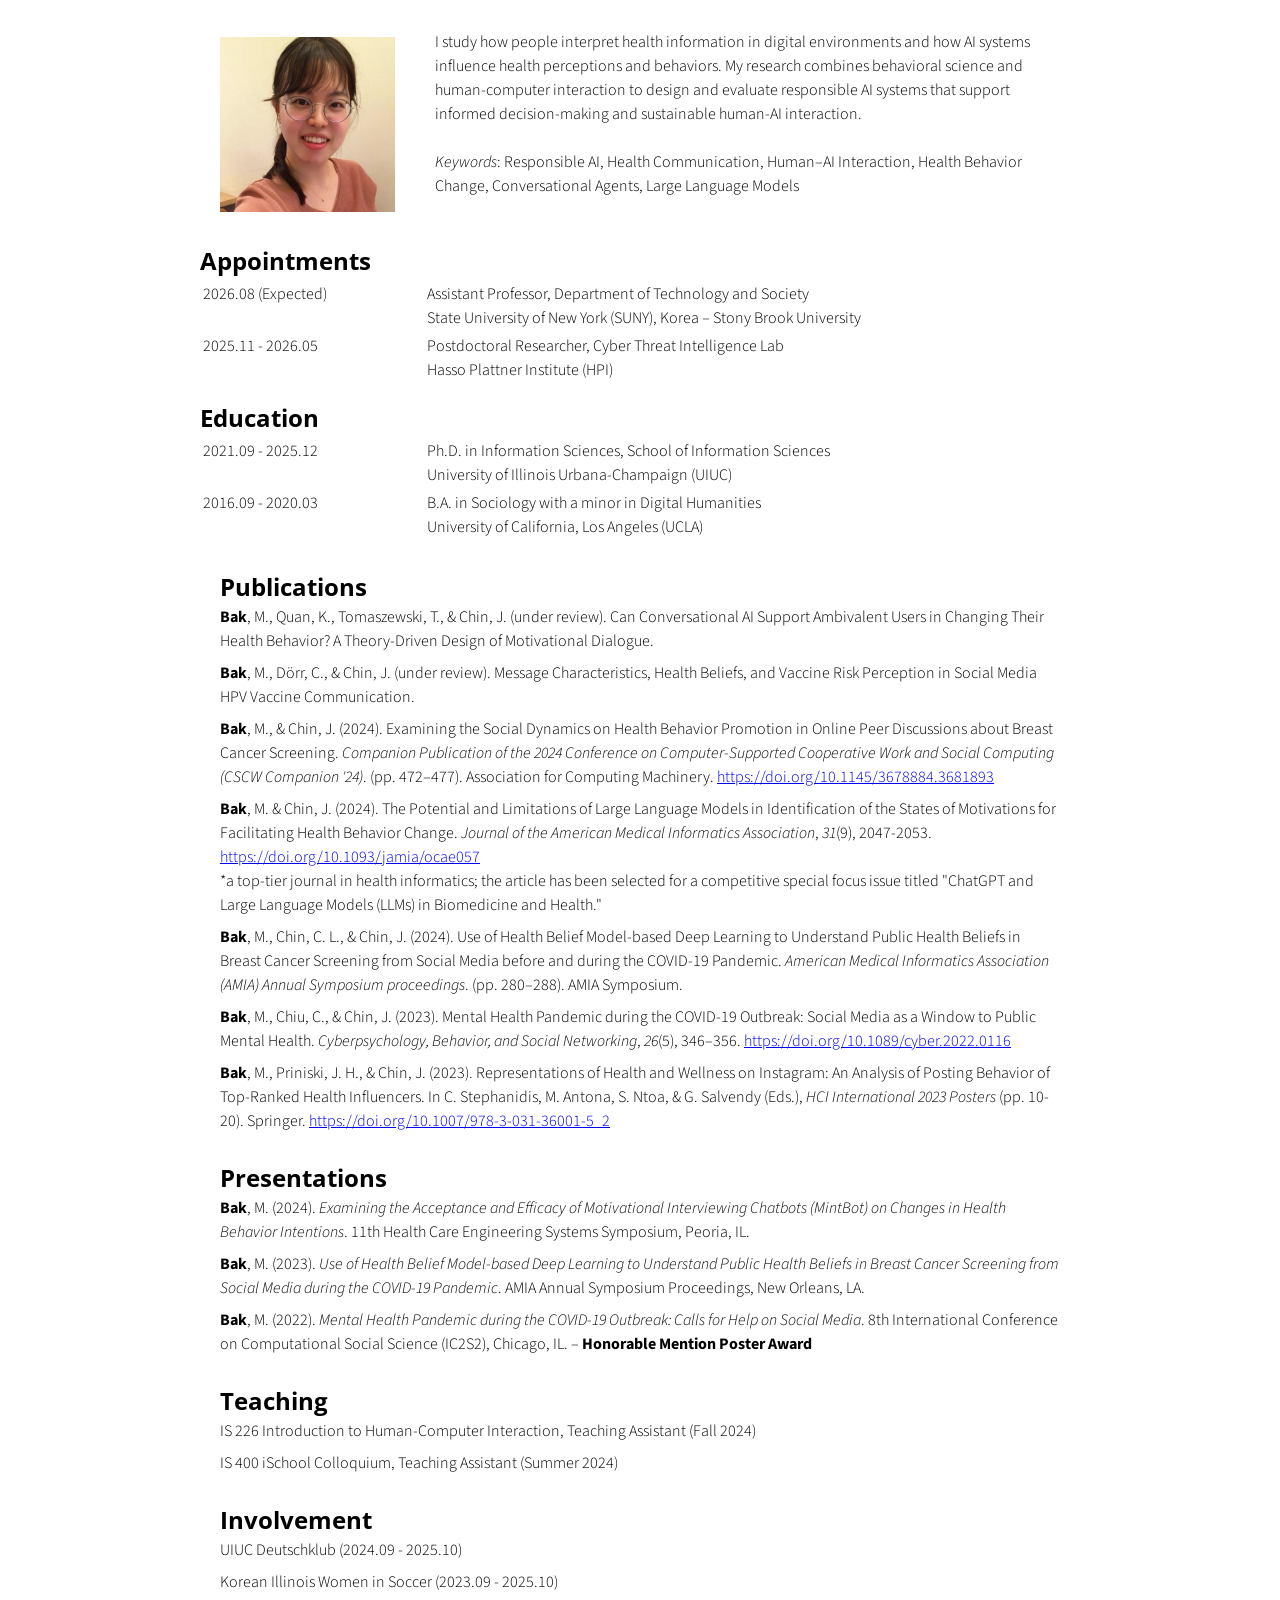
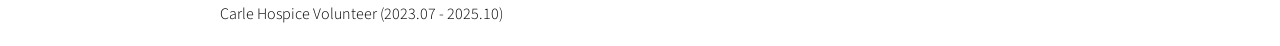
==== index.html @ 7bbb66e6 "Update index.html" ====
<!doctype html>
<html>

<head>
  <title>Michelle Chaewon Bak</title>
  <meta charset="utf-8" name="viewport" content="width=device-width, initial-scale=1">
  <link href="css/frame.css" media="screen" rel="stylesheet" type="text/css" />
  <link href="css/controls.css" media="screen" rel="stylesheet" type="text/css" />
  <link href="css/custom.css" media="screen" rel="stylesheet" type="text/css" />
  <link href='https://fonts.googleapis.com/css?family=Open+Sans:400,700' rel='stylesheet' type='text/css'>
  <link href='https://fonts.googleapis.com/css?family=Open+Sans+Condensed:300,700' rel='stylesheet' type='text/css'>
  <link href="https://fonts.googleapis.com/css?family=Source+Sans+Pro:400,700" rel="stylesheet">
  <script src="https://ajax.googleapis.com/ajax/libs/jquery/3.3.1/jquery.min.js"></script>
  <script src="js/menu.js"></script>
  <style>
    .menu-index {
      color: rgb(255, 255, 255) !important;
      opacity: 1 !important;
      font-weight: 700 !important;
    }
    .widthSet {
        max-width: 64px;
    }

    .heightSet {
        max-height: 64px;
    }
  </style>
</head>

<body>
  <div class="menu-container"></div>
  <div class="content-container">
    <div class="content">
      <div class="content-table flex-column">
        <div class="flex-row">
          <div class="flex-item flex-item-stretch flex-column">
            <img src="img/profile_img.jpg"  width="175" />
          </div>
          <div class="flex-item flex-item-stretch-5 flex-column">
            <p class="text">
            I study how people interpret health information in digital environments and how AI systems influence health perceptions and behaviors. My research combines behavioral science and human-computer interaction to design and evaluate responsible AI systems that support informed decision-making and sustainable human-AI interaction.
                        
            <br><br>
            <i>Keywords</i>: Responsible AI, Health Communication, Human–AI Interaction, Health Behavior Change, Conversational Agents, Large Language Models
            </p>
            <ul>
            </ul>
          </div>
        </div>
        <!-- Appointments -->
        <h2 class="add-top-margin">Appointments</h2>
        <table>
          <tr>
            <td style="width:220px; vertical-align:top;">2026.08 (Expected)</td>
            <td>
              Assistant Professor, Department of Technology and Society<br>
              State University of New York (SUNY), Korea – Stony Brook University
            </td>
          </tr>
          <tr>
            <td style="vertical-align:top;">2025.11 - 2026.05</td>
            <td>
              Postdoctoral Researcher, Cyber Threat Intelligence Lab<br>
              Hasso Plattner Institute (HPI)
            </td>
          </tr>
        </table>
        <!-- Education -->
        <h2 class="add-top-margin">Education</h2>
        <table>
          <tr>
            <td style="width:220px; vertical-align:top;">2021.09 - 2025.12</td>
            <td>
              Ph.D. in Information Sciences, School of Information Sciences<br>
              University of Illinois Urbana-Champaign (UIUC)
            </td>
          </tr>
          <tr>
            <td style="vertical-align:top;">2016.09 - 2020.03</td>
            <td>
              B.A. in Sociology with a minor in Digital Humanities<br>
              University of California, Los Angeles (UCLA)
            </td>
          </tr>
        </table>
        <!-- Publication -->
        <div class="flex-row">
          <div class="flex-item flex-column">
            <br>
            <h2 style="margin-top: 3px;">Publications</h2>
            <div style="display: flex; flex-direction: column; gap: 8px;">
              <div style="display: flex;">
                <div style="width: 100%; white-space: normal;"><b>Bak</b>, M., Quan, K., Tomaszewski, T., & Chin, J. (under review). Can Conversational AI Support Ambivalent Users in Changing Their Health Behavior? A Theory-Driven Design of Motivational Dialogue.</div>
              </div>
              <div style="display: flex;">
                <div style="width: 100%; white-space: normal;"><b>Bak</b>, M., Dörr, C., & Chin, J. (under review). Message Characteristics, Health Beliefs, and Vaccine Risk Perception in Social Media HPV Vaccine Communication.</div>
              </div>
              <div style="display: flex;">
                <div style="width: 100%; white-space: normal;"><b>Bak</b>, M., & Chin, J. (2024). Examining the Social Dynamics on Health Behavior Promotion in Online Peer Discussions about Breast Cancer Screening. <i>Companion Publication of the 2024 Conference on Computer-Supported Cooperative Work and Social Computing (CSCW Companion '24)</i>. (pp. 472–477). Association for Computing Machinery. <a href="https://doi.org/10.1145/3678884.3681893">https://doi.org/10.1145/3678884.3681893</a></div>
              </div>
              <div style="display: flex;">
                <div style="width: 100%; white-space: normal;"><b>Bak</b>, M. & Chin, J. (2024). The Potential and Limitations of Large Language Models in Identification of the States of Motivations for Facilitating Health Behavior Change. <i>Journal of the American Medical Informatics Association</i>, <i>31</i>(9), 2047-2053. <a href="https://doi.org/10.1093/jamia/ocae057">https://doi.org/10.1093/jamia/ocae057</a>
                <br>
                *a top-tier journal in health informatics; the article has been selected for a competitive special focus issue titled "ChatGPT and Large Language Models (LLMs) in Biomedicine and Health."
                </div>
              </div>
              <div style="display: flex;">
                <div style="width: 100%; white-space: normal;"><b>Bak</b>, M., Chin, C. L., & Chin, J. (2024). Use of Health Belief Model-based Deep Learning to Understand Public Health Beliefs in Breast Cancer Screening from Social Media before and during the COVID-19 Pandemic. <i>American Medical Informatics Association (AMIA) Annual Symposium proceedings</i>. (pp. 280–288). AMIA Symposium.</div>
              </div>
              <div style="display: flex;">
                <div style="width: 100%; white-space: normal;"><b>Bak</b>, M., Chiu, C., & Chin, J. (2023). Mental Health Pandemic during the COVID-19 Outbreak: Social Media as a Window to Public Mental Health. <i>Cyberpsychology, Behavior, and Social Networking</i>, <i>26</i>(5), 346–356. <a href="https://doi.org/10.1089/cyber.2022.0116">https://doi.org/10.1089/cyber.2022.0116</a></div>
              </div>
              <div style="display: flex;">
                <div style="width: 100%; white-space: normal;"><b>Bak</b>, M., Priniski, J. H., & Chin, J. (2023). Representations of Health and Wellness on Instagram: An Analysis of Posting Behavior of Top-Ranked Health Influencers. In C. Stephanidis, M. Antona, S. Ntoa, & G. Salvendy (Eds.), <i>HCI International 2023 Posters</i> (pp. 10-20). Springer. <a href="https://doi.org/10.1007/978-3-031-36001-5_2">https://doi.org/10.1007/978-3-031-36001-5_2</a></div>
              </div>
            </div>
          </div>
        </div>
        <!-- Presentations -->
        <div class="flex-row">
          <div class="flex-item flex-column">
            <br>
            <h2 style="margin-top: 3px;">Presentations</h2>
            <div style="display: flex; flex-direction: column; gap: 8px;">
              <div style="display: flex;">
                <div style="width: 100%; white-space: normal;"><b>Bak</b>, M. (2024). <i>Examining the Acceptance and Efficacy of Motivational Interviewing Chatbots (MintBot) on Changes in Health Behavior Intentions</i>. 11th Health Care Engineering Systems Symposium, Peoria, IL.</div>
              </div>
              <div style="display: flex;">
                <div style="width: 100%; white-space: normal;"><b>Bak</b>, M. (2023). <i>Use of Health Belief Model-based Deep Learning to Understand Public Health Beliefs in Breast Cancer Screening from Social Media during the COVID-19 Pandemic</i>. AMIA Annual Symposium Proceedings, New Orleans, LA.</div>
              </div>
              <div style="display: flex;">
                <div style="width: 100%; white-space: normal;"><b>Bak</b>, M. (2022). <i>Mental Health Pandemic during the COVID-19 Outbreak: Calls for Help on Social Media</i>. 8th International Conference on Computational Social Science (IC2S2), Chicago, IL. – <b>Honorable Mention Poster Award</b></div>
              </div>
            </div>
          </div>
        </div>
        <!-- Teaching -->
        <div class="flex-row">
          <div class="flex-item flex-column">
            <br>
            <h2 style="margin-top: 3px;">Teaching</h2>
            <div style="display: flex; flex-direction: column; gap: 8px;">
              <div style="display: flex;">                
                <div style="width: 100%; white-space: normal;">IS 226 Introduction to Human-Computer Interaction, Teaching Assistant (Fall 2024)</div>
              </div>
              <div style="display: flex;">
                <div style="width: 100%; white-space: normal;">IS 400 iSchool Colloquium, Teaching Assistant (Summer 2024)</div>
              </div>
            </div>
          </div>
        </div>
        <!-- Involvement -->
        <div class="flex-row">
          <div class="flex-item flex-column">
            <br>
            <h2 style="margin-top: 3px;">Involvement</h2>
            <div style="display: flex; flex-direction: column; gap: 8px;">
              <div style="display: flex;">                
                <div style="width: 100%; white-space: normal;">UIUC Deutschklub (2024.09 - 2025.10)</div>
              </div>
              <div style="display: flex;">
                <div style="width: 100%; white-space: normal;">Korean Illinois Women in Soccer (2023.09 - 2025.10)</div>
              </div>
              <div style="display: flex;">                
                <div style="width: 100%; white-space: normal;">Carle Hospice Volunteer (2023.07 - 2025.10)</div>
              </div>
            </div>
          </div>
        </div>
      </div>
    </div>
  </div>
  </div>
</body>
</html>
---- css/frame.css ----
/*************************************************************************
 * GitHub: https://github.com/yenchiah/project-website-template
 * Version: v3.26
 * This CSS file is for the website frame
 * If you want to keep this template updated, avoid modifying this file
 * Instead, add your own CSS in the index.css
 *************************************************************************/

html,
body {
  margin: 0;
  padding: 0;
  background-color: white;
  font-family: 'Open Sans', Helvetica, Arial, sans-serif;
  left: 0;
  right: 0;
  width: auto;
}

a {
  outline: none;
  cursor: pointer;
}

img {
  -webkit-touch-callout: none;
  -webkit-user-select: none;
  -khtml-user-select: none;
  -moz-user-select: none;
  -ms-user-select: none;
  user-select: none;
}

video {
  -webkit-touch-callout: none;
  -webkit-user-select: none;
  -khtml-user-select: none;
  -moz-user-select: none;
  -ms-user-select: none;
  user-select: none;
}

h2 {
  font-size: 24px;
  margin: 10px 0 0 0;
  padding: 0;
  font-weight: bold;
  font-family: 'Open Sans', Helvetica, Arial, sans-serif;
}

h3 {
  font-size: 18px;
  margin: 10px 0 0 0;
  padding: 0;
  font-weight: bold;
  font-family: 'Open Sans', Helvetica, Arial, sans-serif;
}

ul,
ol {
  margin: 10px 0 10px 0;
}

li ol,
li ul {
  margin: 0;
}

hr {
  border: 0;
  height: 1px;
  color: #b0b0b0;
  margin: 0 0 10px 0;
}

.menu-container {
  z-index: 2;
  position: relative;
  width: 100%;
  background-color: #212121;
  min-width: 300px;
  -webkit-touch-callout: none;
  -webkit-user-select: none;
  -khtml-user-select: none;
  -moz-user-select: none;
  -ms-user-select: none;
  user-select: none;
}

.menu {
  position: relative;
  margin: 0 auto;
  max-width: 900px;
}

.menu-table {
  padding: 10px 10px;
  width: 100%;
  margin: 0;
}

.menu-highlight {
  color: rgb(255, 255, 255) !important;
  opacity: 1 !important;
  font-weight: 700 !important;
}

.logo {
  margin-left: 20px;
}

.logo a {
  color: rgba(255, 255, 255, 0.8);
  font-family: 'Open Sans Condensed', Helvetica, Arial, sans-serif;
  font-size: 30px;
  text-decoration: none;
  font-weight: 700;
  flex: 1 auto;
}

.menu-button {
  width: 40px;
  height: 40px;
  display: none;
  cursor: pointer;
  margin-right: 20px;
}

.menu-button img {
  width: 30px;
  height: 30px;
}

.menu-items a {
  color: rgba(255, 255, 255, 0.8);
  text-decoration: none;
  font-weight: 400;
  font-size: 18px;
  flex: 1 auto;
  transition: opacity 0.1s ease-in-out;
  -moz-transition: opacity 0.1s ease-in-out;
  -webkit-transition: opacity 0.1s ease-in-out;
  font-family: 'Open Sans', Helvetica, Arial, sans-serif;
  white-space: nowrap;
}

.menu-items a:not(:last-child) {
  margin-right: 25px;
}

.menu-items a:hover {
  color: rgb(255, 255, 255);
  opacity: 1;
}

.content-container {
  z-index: 1;
  position: relative;
  width: 100%;
  min-width: 300px;
}

.content {
  position: relative;
  margin: 0 auto;
  font-size: 16px;
  font-family: 'Source Sans Pro', Helvetica, Arial, sans-serif;
  font-weight: 300;
  line-height: 1.5;
  max-width: 900px;
  overflow-x: auto;
}

.content p a,
.content ul a,
.content ol a {
  text-decoration: none;
  color: #005cbf;
}

.content p a:hover,
.content ul a:hover,
.content ol a:hover {
  text-decoration: underline;
}

.content-table {
  padding: 20px 10px;
  width: 100%;
  margin: 0;
}

.flex-column {
  display: flex;
  flex-direction: column;
  flex-wrap: wrap;
  justify-content: flex-start;
  align-items: stretch;
  align-content: stretch;
  box-sizing: border-box;
}

.flex-row-space-between {
  display: flex;
  flex-direction: row;
  flex-wrap: wrap;
  justify-content: space-between;
  align-items: center;
  align-content: stretch;
  box-sizing: border-box;
}

.flex-row {
  display: flex;
  flex-direction: row;
  flex-wrap: wrap;
  justify-content: flex-start;
  align-items: center;
  align-content: stretch;
  box-sizing: border-box;
}

.flex-row-center {
  display: flex;
  flex-direction: row;
  flex-wrap: wrap;
  justify-content: center;
  align-items: center;
  align-content: stretch;
  box-sizing: border-box;
}

.flex-item-stretch {
  flex: 1 auto;
}

.flex-item-stretch-2 {
  flex: 1 auto;
}

.flex-item-stretch-3 {
  flex: 1 auto;
}

.flex-item-stretch-4 {
  flex: 1 auto;
}

.flex-item-stretch-5 {
  flex: 1 auto;
}

.flex-item {
  margin: 0 20px;
}

.left-align {
  float: left;
}

.right-align {
  float: right;
}

.full-width {
  width: 100%;
}

.badge-text {
  font-size: 30px;
  font-weight: 700;
}

.text {
  margin: 10px 0 10px 0;
  padding: 0;
}

.text-large-margin {
  margin: 15px 0 15px 0;
  padding: 0;
}

.text-small-margin {
  margin: 5px 0 5px 0;
  padding: 0;
}

.text-no-margin {
  margin: 0;
  padding: 0;
}

.image {
  border-radius: 2px;
  width: 100%;
  margin: 15px 0;
  -webkit-touch-callout: none;
  -webkit-user-select: none;
  -khtml-user-select: none;
  -moz-user-select: none;
  -ms-user-select: none;
  user-select: none;
  display: flex;
}

.image.center {
  align-self: center;
}

.image img,
.image video {
  width: 100%;
  height: 100%;
  box-sizing: border-box;
  display: table-cell;
  overflow: hidden;
  border-radius: 2px;
}

.adaptive-image {
  background-position: center;
  background-repeat: no-repeat;
  background-size: cover;
}

.image-wrap-text {
  float: left;
  margin: 5px 40px 25px 0;
}

.image-caption {
  width: 100%;
  text-align: center;
  margin-top: -10px;
  margin-bottom: 10px;
}

.max-width-400 {
  max-width: 400px;
}

.max-width-140 {
  max-width: 140px;
}

ol.publication {
  display: flex;
  flex-direction: column-reverse;
  list-style: none;
  margin: 7px 0 7px 0;
  padding: 0;
  flex-wrap: wrap;
}

ol.publication li {
  display: flex;
  align-items: baseline;
  margin: 0;
  padding: 0;
}

ol.publication li p:before {
  line-height: 1;
  margin-right: 5px;
}

ol.publication.C-list {
  counter-reset: C-counter;
}

ol.publication.C-list li p {
  counter-increment: C-counter;
}

ol.publication.C-list li p:before {
  content: "[C"counter(C-counter)"]";
}

ol.publication.J-list {
  counter-reset: J-counter;
}

ol.publication.J-list li p {
  counter-increment: J-counter;
}

ol.publication.J-list li p:before {
  content: "[J"counter(J-counter)"]";
}

ol.publication.T-list {
  counter-reset: T-counter;
}

ol.publication.T-list li p {
  counter-increment: T-counter;
}

ol.publication.T-list li p:before {
  content: "[T"counter(T-counter)"]";
}

ol.publication.O-list {
  counter-reset: O-counter;
}

ol.publication.O-list li p {
  counter-increment: O-counter;
}

ol.publication.O-list li p:before {
  content: "[O"counter(O-counter)"]";
}

ol.publication.P-list {
  counter-reset: P-counter;
}

ol.publication.P-list li p {
  counter-increment: P-counter;
}

ol.publication.P-list li p:before {
  content: "[P"counter(P-counter)"]";
}

ol.publication.M-list {
  counter-reset: M-counter;
}

ol.publication.M-list li p {
  counter-increment: M-counter;
}

ol.publication.M-list li p:before {
  content: "[M"counter(M-counter)"]";
}

ol.publication.F-list {
  counter-reset: F-counter;
}

ol.publication.F-list li p {
  counter-increment: F-counter;
}

ol.publication.F-list li p:before {
  content: "[F"counter(F-counter)"]";
}

ol.publication.A-list {
  counter-reset: A-counter;
}

ol.publication.A-list li p {
  counter-increment: A-counter;
}

ol.publication.A-list li p:before {
  content: "[A"counter(A-counter)"]";
}

ol.nested {
  list-style: none;
  counter-reset: item;
}

ol.nested>li:before {
  counter-increment: item;
  content: counters(item, ".") ". ";
  padding-right: 0.6em;
}

.noselect {
  -webkit-touch-callout: none;
  -webkit-user-select: none;
  -khtml-user-select: none;
  -moz-user-select: none;
  -ms-user-select: none;
  user-select: none;
}

.center-align-content {
  display: flex;
  justify-content: center;
  align-items: center;
}

.left-align-content {
  display: flex;
  justify-content: flex-start;
  align-items: center;
}

.text-large {
  font-size: 20px;
}

.text-small {
  font-size: 12px;
}

.text-italic {
  font-style: italic;
}

.text-justify {
  text-align: justify;
}

.text-center {
  text-align: center;
}

.iframe-container {
  position: absolute;
  top: 61px;
  bottom: 0;
  left: 0;
  height: auto;
  width: 100%;
  min-width: 300px;
}

.iframe {
  border: 0;
  width: 100%;
  height: 100%;
}

.iframe-in-body {
  width: 100%;
  height: 400px;
  border: 1px solid #666666;
  margin: 10px 0;
}

.iframe-in-tab {
  width: 100%;
  height: 400px;
  border: 0;
  margin: 0;
  padding: 0;
}

.force-no-scroll {
  overflow-y: hidden;
}

.force-scroll {
  overflow-y: scroll;
}

.highlight-text {
  font-weight: bold;
}

.custom-text-info,
.custom-text-info p,
.custom-text-info a {
  color: #17a2b8;
}

.custom-text-info a:hover {
  color: #007082;
}

.custom-text-primary,
.custom-text-primary p,
.custom-text-primary a {
  color: #007bff;
}

.custom-text-primary a:hover {
  color: #005cbf;
}

.custom-text-danger,
.custom-text-danger p,
.custom-text-danger a {
  color: #dc3545;
}

.custom-text-danger a:hover {
  color: #a71120;
}

.gallery {
  display: flex;
  flex-direction: row;
  flex-wrap: wrap;
  justify-content: flex-start;
  align-items: center;
  align-content: stretch;
  box-sizing: border-box;
  width: 100%;
  padding: 0 10px;
}

.gallery a {
  border: 1px solid rgba(0, 0, 0, 0);
  color: black;
  text-decoration: none;
  padding: 10px;
  cursor: default;
  -webkit-touch-callout: none;
  -webkit-user-select: none;
  -khtml-user-select: none;
  -moz-user-select: none;
  -ms-user-select: none;
  user-select: none;
}

.gallery a>img,
.gallery a>video {
  border-radius: 2px;
  width: 100%;
  background-image: url(../img/loading.gif);
  background-repeat: no-repeat;
  background-size: 30px 30px;
  background-position: center;
  min-height: 50px;
}

.gallery a>div {
  width: 100%;
  text-align: center;
}

.custom-table-container {
  display: grid;
  width: fit-content;
  width: -moz-fit-content;
  margin: 15px 0;
}

.custom-table-container.center {
  margin-left: auto;
  margin-right: auto;
}

.custom-table {
  display: block;
  overflow-x: auto;
  border: 1px solid #666666;
  border-collapse: collapse;
  border-spacing: 0;
  empty-cells: show;
  margin: 0;
  padding: 0;
}

.custom-table thead {
  text-align: left;
  border-bottom: 1px solid #666666;
}

.custom-table tfoot {
  border-top: 1px solid #666666;
}

.custom-table tr.bg-color-gray {
  background-color: #dadada;
}

.custom-table tr.bg-color-light-gray {
  background-color: #efefef;
}

.custom-table td,
.custom-table th {
  padding: 5px 10px;
}

.no-top-margin {
  margin-top: 0;
}

.no-bottom-margin {
  margin-bottom: 0;
}

.break-long-url {
  /* These are technically the same, but use both */
  overflow-wrap: break-word;
  word-wrap: break-word;

  -ms-word-break: break-all;
  /* This is the dangerous one in WebKit, as it breaks things wherever */
  word-break: break-all;
  /* Instead use this non-standard one: */
  word-break: break-word;

  /* Adds a hyphen where the word breaks, if supported (No Blink) */
  -ms-hyphens: auto;
  -moz-hyphens: auto;
  -webkit-hyphens: auto;
  hyphens: auto;
}

.graph-title {
  font-size: 20px;
  margin-bottom: 0;
  margin-top: 15px;
}

.add-top-margin {
  margin-top: 15px;
}

.add-top-margin-small {
  margin-top: 5px;
}

.add-bottom-margin {
  margin-bottom: 15px;
}

.add-bottom-margin-small {
  margin-bottom: 5px;
}

@media screen and (min-width: 900px) {
  .flex-item-stretch {
    flex: 1;
  }

  .flex-item-stretch-2 {
    flex: 2;
  }

  .flex-item-stretch-3 {
    flex: 3;
  }

  .flex-item-stretch-4 {
    flex: 4;
  }

  .flex-item-stretch-5 {
    flex: 5;
  }
}

@media screen and (max-width: 750px) {
  .logo {
    -webkit-tap-highlight-color: transparent;
  }

  .menu-items {
    display: none;
    width: 100%;
  }

  .menu-items a:first-child {
    margin-top: 10px;
  }

  .menu-items a {
    width: 100%;
    padding: 10px 0;
    border-top: 1px solid rgba(255, 255, 255, 0.5);
  }

  .menu-button {
    display: flex;
    flex-direction: row;
    flex-wrap: wrap;
    justify-content: flex-end;
    align-items: center;
    align-content: stretch;
    box-sizing: border-box;
    -webkit-tap-highlight-color: transparent;
  }

  .menu-button:focus {
    pointer-events: none;
  }

  .menu-button:focus+.menu-items {
    display: block;
  }

  .menu-button:focus+.menu-items a {
    display: block;
  }

  .menu-items:hover {
    display: block;
  }

  .menu-items>a {
    display: block;
  }

  .image-wrap-text {
    max-width: 100%;
    margin-bottom: 20px;
    margin-right: 0;
  }
}

@media screen and (min-width: 900px) {
  .gallery a {
    flex: 1 0 25%;
    max-width: 25%;
  }
}

@media screen and (min-width: 700px) and (max-width: 900px) {
  .gallery a {
    flex: 1 0 33.3%;
    max-width: 33.3%;
  }
}

@media screen and (min-width: 500px) and (max-width: 700px) {
  .gallery a {
    flex: 1 0 50%;
    max-width: 50%;
  }
}

@media screen and (max-width: 500px) {
  .gallery a {
    flex: 1 0 100%;
    max-width: 100%;
  }
}
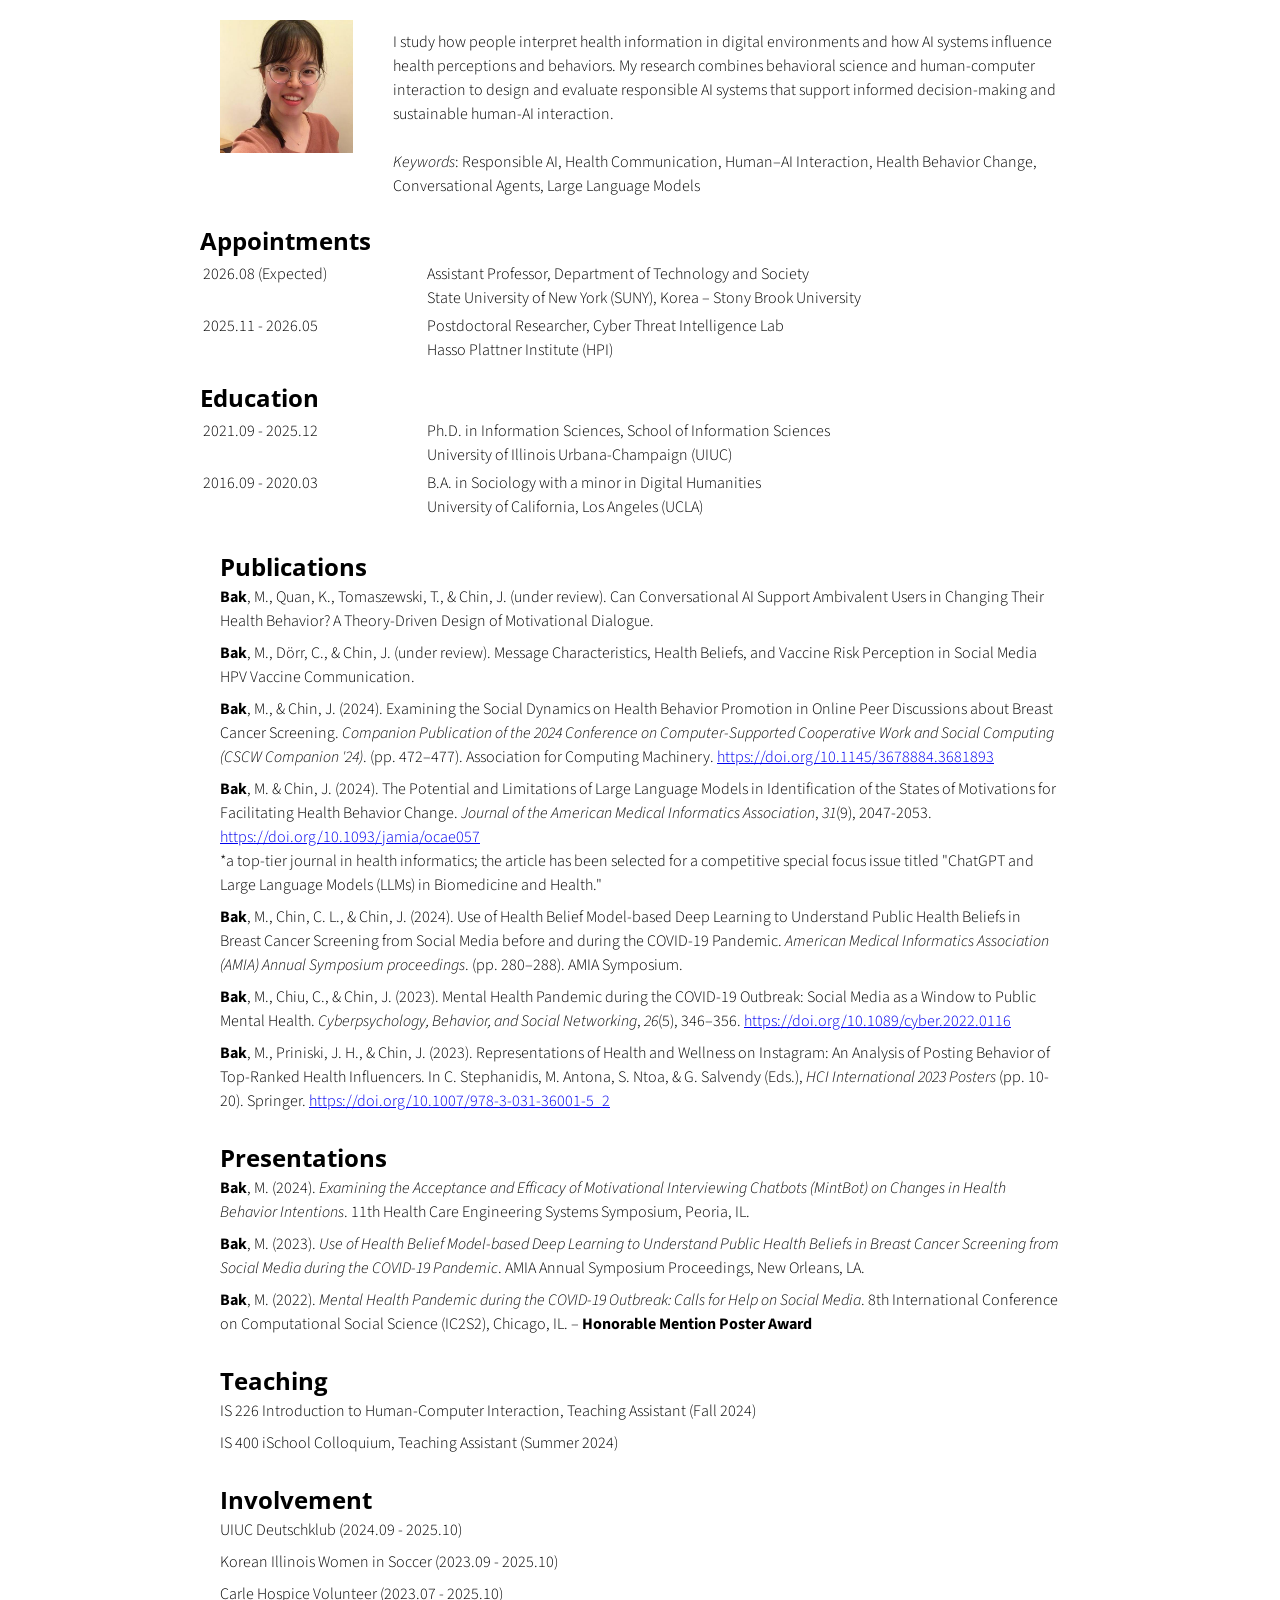
==== commit a3d1c325: "Update index.html" ====
--- a/index.html
+++ b/index.html
@@ -33,19 +33,18 @@
   <div class="content-container">
     <div class="content">
       <div class="content-table flex-column">
-        <div class="flex-row">
+        <div class="flex-row" style="align-items: flex-start;">
           <div class="flex-item flex-item-stretch flex-column">
-            <img src="img/profile_img.jpg"  width="175" />
+            <img src="img/profile_img.jpg" style="max-width:180px; width:100%; height:auto;" />
           </div>
+        
           <div class="flex-item flex-item-stretch-5 flex-column">
             <p class="text">
-            I study how people interpret health information in digital environments and how AI systems influence health perceptions and behaviors. My research combines behavioral science and human-computer interaction to design and evaluate responsible AI systems that support informed decision-making and sustainable human-AI interaction.
-                        
-            <br><br>
-            <i>Keywords</i>: Responsible AI, Health Communication, Human–AI Interaction, Health Behavior Change, Conversational Agents, Large Language Models
+              I study how people interpret health information in digital environments and how AI systems influence health perceptions and behaviors. My research combines behavioral science and human-computer interaction to design and evaluate responsible AI systems that support informed decision-making and sustainable human-AI interaction.
+        
+              <br><br>
+              <i>Keywords</i>: Responsible AI, Health Communication, Human–AI Interaction, Health Behavior Change, Conversational Agents, Large Language Models
             </p>
-            <ul>
-            </ul>
           </div>
         </div>
         <!-- Appointments -->
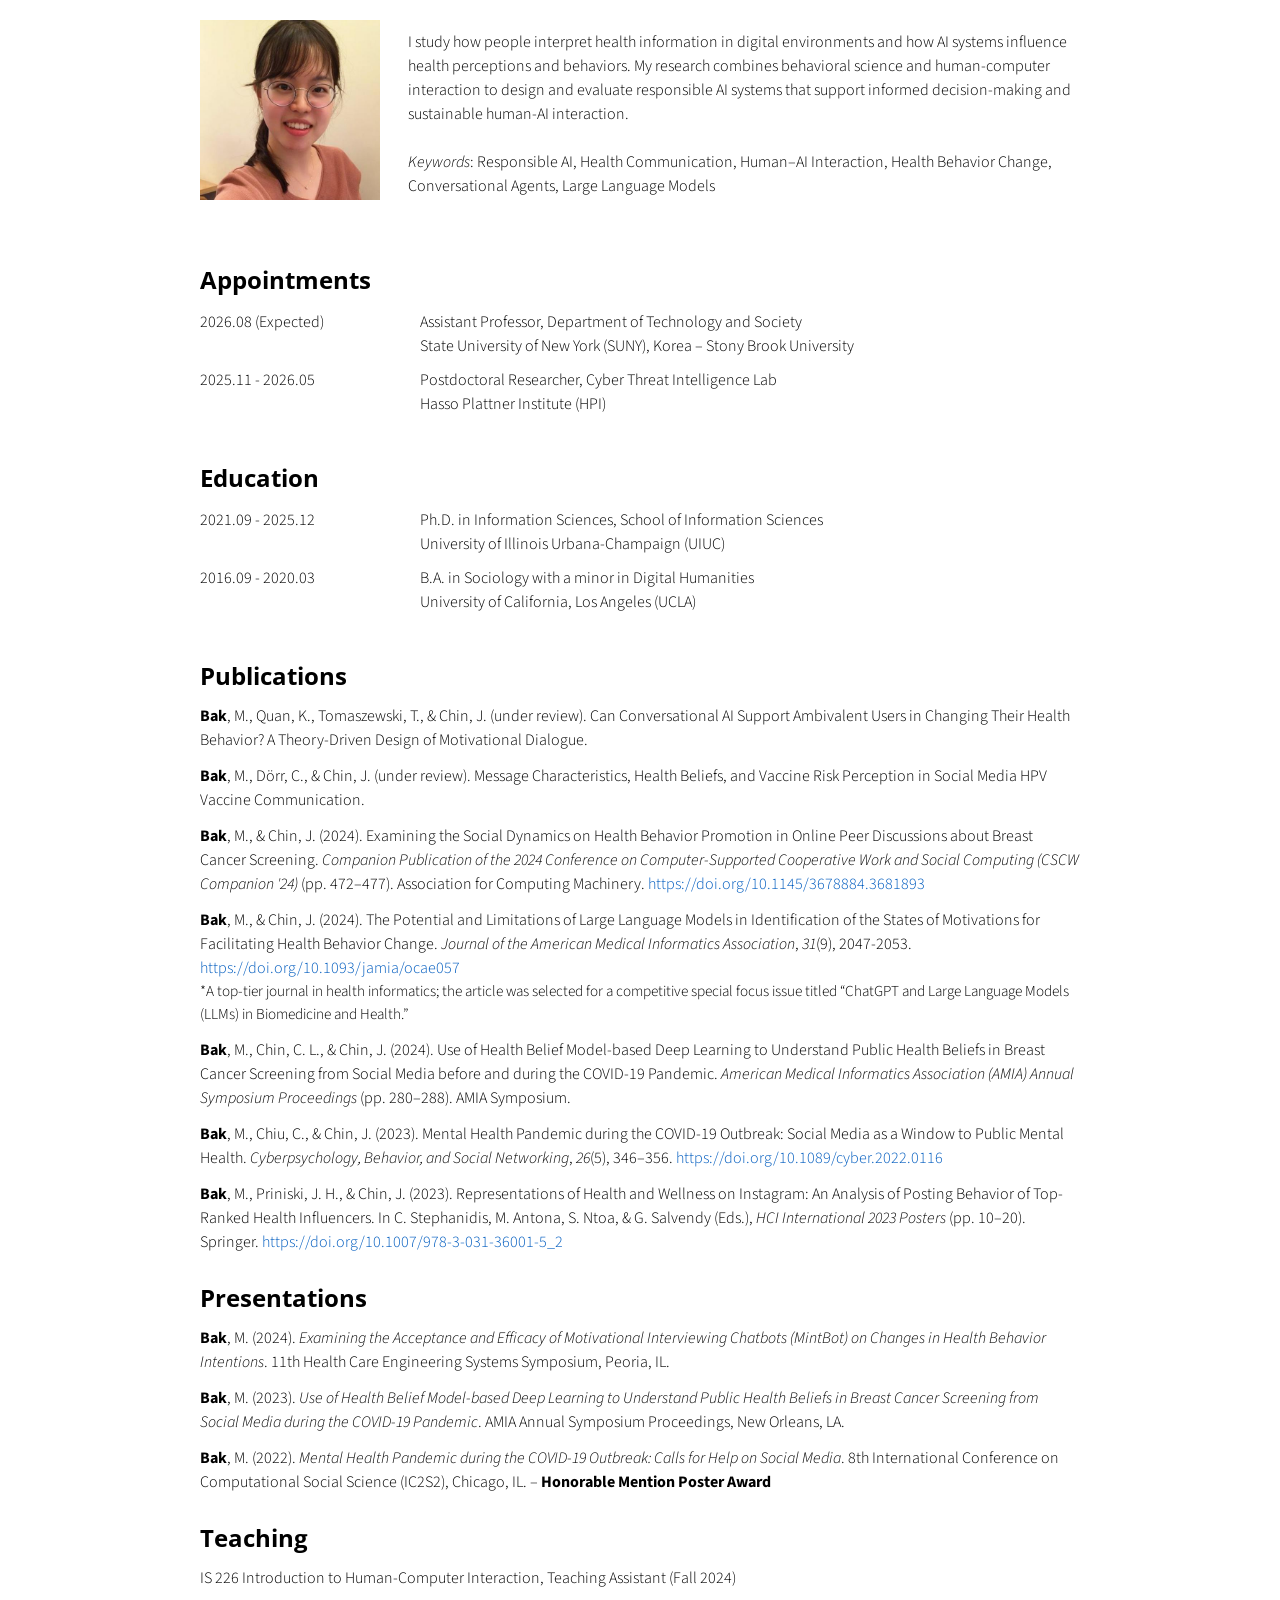
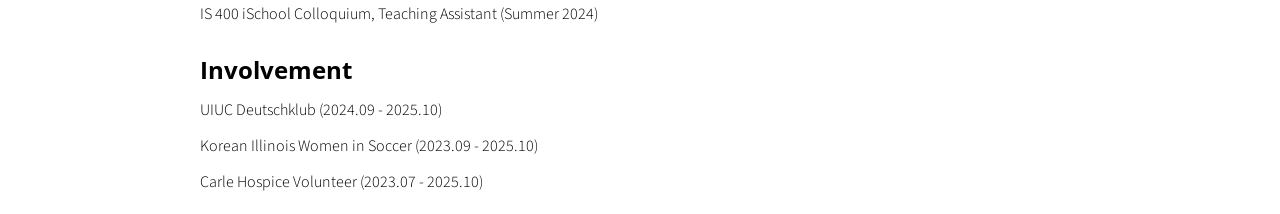
==== commit 8eabed0a: "Update index.html" ====
--- a/index.html
+++ b/index.html
@@ -7,169 +7,220 @@
   <link href="css/frame.css" media="screen" rel="stylesheet" type="text/css" />
   <link href="css/controls.css" media="screen" rel="stylesheet" type="text/css" />
   <link href="css/custom.css" media="screen" rel="stylesheet" type="text/css" />
-  <link href='https://fonts.googleapis.com/css?family=Open+Sans:400,700' rel='stylesheet' type='text/css'>
-  <link href='https://fonts.googleapis.com/css?family=Open+Sans+Condensed:300,700' rel='stylesheet' type='text/css'>
+  <link href="https://fonts.googleapis.com/css?family=Open+Sans:400,700" rel="stylesheet" type="text/css">
+  <link href="https://fonts.googleapis.com/css?family=Open+Sans+Condensed:300,700" rel="stylesheet" type="text/css">
   <link href="https://fonts.googleapis.com/css?family=Source+Sans+Pro:400,700" rel="stylesheet">
   <script src="https://ajax.googleapis.com/ajax/libs/jquery/3.3.1/jquery.min.js"></script>
   <script src="js/menu.js"></script>
+
   <style>
     .menu-index {
       color: rgb(255, 255, 255) !important;
       opacity: 1 !important;
       font-weight: 700 !important;
     }
-    .widthSet {
-        max-width: 64px;
-    }
-
-    .heightSet {
-        max-height: 64px;
+
+    .profile-row {
+      display: flex;
+      align-items: flex-start;
+      gap: 28px;
+      margin-bottom: 28px;
+    }
+
+    .profile-image {
+      width: 180px;
+      min-width: 180px;
+    }
+
+    .profile-image img {
+      width: 100%;
+      height: auto;
+      display: block;
+    }
+
+    .profile-text {
+      flex: 1;
+    }
+
+    .section-title {
+      margin-top: 26px;
+      margin-bottom: 10px;
+    }
+
+    .cv-table {
+      width: 100%;
+      border-collapse: collapse;
+      margin-bottom: 10px;
+    }
+
+    .cv-table td {
+      vertical-align: top;
+      padding: 2px 0 8px 0;
+    }
+
+    .cv-date {
+      width: 220px;
+      white-space: nowrap;
+      padding-right: 24px;
+    }
+
+    .entry-list {
+      display: flex;
+      flex-direction: column;
+      gap: 12px;
+    }
+
+    .entry {
+      line-height: 1.5;
+    }
+
+    .entry p {
+      margin: 0;
+    }
+
+    .note {
+      margin-top: 4px;
+      font-size: 0.95em;
     }
   </style>
 </head>
 
 <body>
   <div class="menu-container"></div>
+
   <div class="content-container">
     <div class="content">
       <div class="content-table flex-column">
-        <div class="flex-row" style="align-items: flex-start;">
-          <div class="flex-item flex-item-stretch flex-column">
-            <img src="img/profile_img.jpg" style="max-width:180px; width:100%; height:auto;" />
-          </div>
-        
-          <div class="flex-item flex-item-stretch-5 flex-column">
+
+        <!-- Profile -->
+        <div class="profile-row">
+          <div class="profile-image">
+            <img src="img/profile_img.jpg" alt="Michelle Bak">
+          </div>
+
+          <div class="profile-text">
             <p class="text">
               I study how people interpret health information in digital environments and how AI systems influence health perceptions and behaviors. My research combines behavioral science and human-computer interaction to design and evaluate responsible AI systems that support informed decision-making and sustainable human-AI interaction.
-        
               <br><br>
               <i>Keywords</i>: Responsible AI, Health Communication, Human–AI Interaction, Health Behavior Change, Conversational Agents, Large Language Models
             </p>
           </div>
         </div>
+
         <!-- Appointments -->
-        <h2 class="add-top-margin">Appointments</h2>
-        <table>
-          <tr>
-            <td style="width:220px; vertical-align:top;">2026.08 (Expected)</td>
+        <h2 class="section-title">Appointments</h2>
+        <table class="cv-table">
+          <tr>
+            <td class="cv-date">2026.08 (Expected)</td>
             <td>
               Assistant Professor, Department of Technology and Society<br>
               State University of New York (SUNY), Korea – Stony Brook University
             </td>
           </tr>
           <tr>
-            <td style="vertical-align:top;">2025.11 - 2026.05</td>
+            <td class="cv-date">2025.11 - 2026.05</td>
             <td>
               Postdoctoral Researcher, Cyber Threat Intelligence Lab<br>
               Hasso Plattner Institute (HPI)
             </td>
           </tr>
         </table>
+
         <!-- Education -->
-        <h2 class="add-top-margin">Education</h2>
-        <table>
-          <tr>
-            <td style="width:220px; vertical-align:top;">2021.09 - 2025.12</td>
+        <h2 class="section-title">Education</h2>
+        <table class="cv-table">
+          <tr>
+            <td class="cv-date">2021.09 - 2025.12</td>
             <td>
               Ph.D. in Information Sciences, School of Information Sciences<br>
               University of Illinois Urbana-Champaign (UIUC)
             </td>
           </tr>
           <tr>
-            <td style="vertical-align:top;">2016.09 - 2020.03</td>
+            <td class="cv-date">2016.09 - 2020.03</td>
             <td>
               B.A. in Sociology with a minor in Digital Humanities<br>
               University of California, Los Angeles (UCLA)
             </td>
           </tr>
         </table>
-        <!-- Publication -->
-        <div class="flex-row">
-          <div class="flex-item flex-column">
-            <br>
-            <h2 style="margin-top: 3px;">Publications</h2>
-            <div style="display: flex; flex-direction: column; gap: 8px;">
-              <div style="display: flex;">
-                <div style="width: 100%; white-space: normal;"><b>Bak</b>, M., Quan, K., Tomaszewski, T., & Chin, J. (under review). Can Conversational AI Support Ambivalent Users in Changing Their Health Behavior? A Theory-Driven Design of Motivational Dialogue.</div>
-              </div>
-              <div style="display: flex;">
-                <div style="width: 100%; white-space: normal;"><b>Bak</b>, M., Dörr, C., & Chin, J. (under review). Message Characteristics, Health Beliefs, and Vaccine Risk Perception in Social Media HPV Vaccine Communication.</div>
-              </div>
-              <div style="display: flex;">
-                <div style="width: 100%; white-space: normal;"><b>Bak</b>, M., & Chin, J. (2024). Examining the Social Dynamics on Health Behavior Promotion in Online Peer Discussions about Breast Cancer Screening. <i>Companion Publication of the 2024 Conference on Computer-Supported Cooperative Work and Social Computing (CSCW Companion '24)</i>. (pp. 472–477). Association for Computing Machinery. <a href="https://doi.org/10.1145/3678884.3681893">https://doi.org/10.1145/3678884.3681893</a></div>
-              </div>
-              <div style="display: flex;">
-                <div style="width: 100%; white-space: normal;"><b>Bak</b>, M. & Chin, J. (2024). The Potential and Limitations of Large Language Models in Identification of the States of Motivations for Facilitating Health Behavior Change. <i>Journal of the American Medical Informatics Association</i>, <i>31</i>(9), 2047-2053. <a href="https://doi.org/10.1093/jamia/ocae057">https://doi.org/10.1093/jamia/ocae057</a>
-                <br>
-                *a top-tier journal in health informatics; the article has been selected for a competitive special focus issue titled "ChatGPT and Large Language Models (LLMs) in Biomedicine and Health."
-                </div>
-              </div>
-              <div style="display: flex;">
-                <div style="width: 100%; white-space: normal;"><b>Bak</b>, M., Chin, C. L., & Chin, J. (2024). Use of Health Belief Model-based Deep Learning to Understand Public Health Beliefs in Breast Cancer Screening from Social Media before and during the COVID-19 Pandemic. <i>American Medical Informatics Association (AMIA) Annual Symposium proceedings</i>. (pp. 280–288). AMIA Symposium.</div>
-              </div>
-              <div style="display: flex;">
-                <div style="width: 100%; white-space: normal;"><b>Bak</b>, M., Chiu, C., & Chin, J. (2023). Mental Health Pandemic during the COVID-19 Outbreak: Social Media as a Window to Public Mental Health. <i>Cyberpsychology, Behavior, and Social Networking</i>, <i>26</i>(5), 346–356. <a href="https://doi.org/10.1089/cyber.2022.0116">https://doi.org/10.1089/cyber.2022.0116</a></div>
-              </div>
-              <div style="display: flex;">
-                <div style="width: 100%; white-space: normal;"><b>Bak</b>, M., Priniski, J. H., & Chin, J. (2023). Representations of Health and Wellness on Instagram: An Analysis of Posting Behavior of Top-Ranked Health Influencers. In C. Stephanidis, M. Antona, S. Ntoa, & G. Salvendy (Eds.), <i>HCI International 2023 Posters</i> (pp. 10-20). Springer. <a href="https://doi.org/10.1007/978-3-031-36001-5_2">https://doi.org/10.1007/978-3-031-36001-5_2</a></div>
-              </div>
-            </div>
-          </div>
-        </div>
+
+        <!-- Publications -->
+        <h2 class="section-title">Publications</h2>
+        <div class="entry-list">
+
+          <div class="entry">
+            <p><b>Bak</b>, M., Quan, K., Tomaszewski, T., & Chin, J. (under review). Can Conversational AI Support Ambivalent Users in Changing Their Health Behavior? A Theory-Driven Design of Motivational Dialogue.</p>
+          </div>
+
+          <div class="entry">
+            <p><b>Bak</b>, M., Dörr, C., & Chin, J. (under review). Message Characteristics, Health Beliefs, and Vaccine Risk Perception in Social Media HPV Vaccine Communication.</p>
+          </div>
+
+          <div class="entry">
+            <p><b>Bak</b>, M., & Chin, J. (2024). Examining the Social Dynamics on Health Behavior Promotion in Online Peer Discussions about Breast Cancer Screening. <i>Companion Publication of the 2024 Conference on Computer-Supported Cooperative Work and Social Computing (CSCW Companion '24)</i> (pp. 472–477). Association for Computing Machinery. <a href="https://doi.org/10.1145/3678884.3681893">https://doi.org/10.1145/3678884.3681893</a></p>
+          </div>
+
+          <div class="entry">
+            <p><b>Bak</b>, M., & Chin, J. (2024). The Potential and Limitations of Large Language Models in Identification of the States of Motivations for Facilitating Health Behavior Change. <i>Journal of the American Medical Informatics Association</i>, <i>31</i>(9), 2047-2053. <a href="https://doi.org/10.1093/jamia/ocae057">https://doi.org/10.1093/jamia/ocae057</a></p>
+            <p class="note">*A top-tier journal in health informatics; the article was selected for a competitive special focus issue titled “ChatGPT and Large Language Models (LLMs) in Biomedicine and Health.”</p>
+          </div>
+
+          <div class="entry">
+            <p><b>Bak</b>, M., Chin, C. L., & Chin, J. (2024). Use of Health Belief Model-based Deep Learning to Understand Public Health Beliefs in Breast Cancer Screening from Social Media before and during the COVID-19 Pandemic. <i>American Medical Informatics Association (AMIA) Annual Symposium Proceedings</i> (pp. 280–288). AMIA Symposium.</p>
+          </div>
+
+          <div class="entry">
+            <p><b>Bak</b>, M., Chiu, C., & Chin, J. (2023). Mental Health Pandemic during the COVID-19 Outbreak: Social Media as a Window to Public Mental Health. <i>Cyberpsychology, Behavior, and Social Networking</i>, <i>26</i>(5), 346–356. <a href="https://doi.org/10.1089/cyber.2022.0116">https://doi.org/10.1089/cyber.2022.0116</a></p>
+          </div>
+
+          <div class="entry">
+            <p><b>Bak</b>, M., Priniski, J. H., & Chin, J. (2023). Representations of Health and Wellness on Instagram: An Analysis of Posting Behavior of Top-Ranked Health Influencers. In C. Stephanidis, M. Antona, S. Ntoa, & G. Salvendy (Eds.), <i>HCI International 2023 Posters</i> (pp. 10–20). Springer. <a href="https://doi.org/10.1007/978-3-031-36001-5_2">https://doi.org/10.1007/978-3-031-36001-5_2</a></p>
+          </div>
+
+        </div>
+
         <!-- Presentations -->
-        <div class="flex-row">
-          <div class="flex-item flex-column">
-            <br>
-            <h2 style="margin-top: 3px;">Presentations</h2>
-            <div style="display: flex; flex-direction: column; gap: 8px;">
-              <div style="display: flex;">
-                <div style="width: 100%; white-space: normal;"><b>Bak</b>, M. (2024). <i>Examining the Acceptance and Efficacy of Motivational Interviewing Chatbots (MintBot) on Changes in Health Behavior Intentions</i>. 11th Health Care Engineering Systems Symposium, Peoria, IL.</div>
-              </div>
-              <div style="display: flex;">
-                <div style="width: 100%; white-space: normal;"><b>Bak</b>, M. (2023). <i>Use of Health Belief Model-based Deep Learning to Understand Public Health Beliefs in Breast Cancer Screening from Social Media during the COVID-19 Pandemic</i>. AMIA Annual Symposium Proceedings, New Orleans, LA.</div>
-              </div>
-              <div style="display: flex;">
-                <div style="width: 100%; white-space: normal;"><b>Bak</b>, M. (2022). <i>Mental Health Pandemic during the COVID-19 Outbreak: Calls for Help on Social Media</i>. 8th International Conference on Computational Social Science (IC2S2), Chicago, IL. – <b>Honorable Mention Poster Award</b></div>
-              </div>
-            </div>
-          </div>
-        </div>
+        <h2 class="section-title">Presentations</h2>
+        <div class="entry-list">
+          <div class="entry">
+            <p><b>Bak</b>, M. (2024). <i>Examining the Acceptance and Efficacy of Motivational Interviewing Chatbots (MintBot) on Changes in Health Behavior Intentions</i>. 11th Health Care Engineering Systems Symposium, Peoria, IL.</p>
+          </div>
+          <div class="entry">
+            <p><b>Bak</b>, M. (2023). <i>Use of Health Belief Model-based Deep Learning to Understand Public Health Beliefs in Breast Cancer Screening from Social Media during the COVID-19 Pandemic</i>. AMIA Annual Symposium Proceedings, New Orleans, LA.</p>
+          </div>
+          <div class="entry">
+            <p><b>Bak</b>, M. (2022). <i>Mental Health Pandemic during the COVID-19 Outbreak: Calls for Help on Social Media</i>. 8th International Conference on Computational Social Science (IC2S2), Chicago, IL. – <b>Honorable Mention Poster Award</b></p>
+          </div>
+        </div>
+
         <!-- Teaching -->
-        <div class="flex-row">
-          <div class="flex-item flex-column">
-            <br>
-            <h2 style="margin-top: 3px;">Teaching</h2>
-            <div style="display: flex; flex-direction: column; gap: 8px;">
-              <div style="display: flex;">                
-                <div style="width: 100%; white-space: normal;">IS 226 Introduction to Human-Computer Interaction, Teaching Assistant (Fall 2024)</div>
-              </div>
-              <div style="display: flex;">
-                <div style="width: 100%; white-space: normal;">IS 400 iSchool Colloquium, Teaching Assistant (Summer 2024)</div>
-              </div>
-            </div>
-          </div>
-        </div>
+        <h2 class="section-title">Teaching</h2>
+        <div class="entry-list">
+          <div class="entry">
+            <p>IS 226 Introduction to Human-Computer Interaction, Teaching Assistant (Fall 2024)</p>
+          </div>
+          <div class="entry">
+            <p>IS 400 iSchool Colloquium, Teaching Assistant (Summer 2024)</p>
+          </div>
+        </div>
+
         <!-- Involvement -->
-        <div class="flex-row">
-          <div class="flex-item flex-column">
-            <br>
-            <h2 style="margin-top: 3px;">Involvement</h2>
-            <div style="display: flex; flex-direction: column; gap: 8px;">
-              <div style="display: flex;">                
-                <div style="width: 100%; white-space: normal;">UIUC Deutschklub (2024.09 - 2025.10)</div>
-              </div>
-              <div style="display: flex;">
-                <div style="width: 100%; white-space: normal;">Korean Illinois Women in Soccer (2023.09 - 2025.10)</div>
-              </div>
-              <div style="display: flex;">                
-                <div style="width: 100%; white-space: normal;">Carle Hospice Volunteer (2023.07 - 2025.10)</div>
-              </div>
-            </div>
-          </div>
-        </div>
+        <h2 class="section-title">Involvement</h2>
+        <div class="entry-list">
+          <div class="entry">
+            <p>UIUC Deutschklub (2024.09 - 2025.10)</p>
+          </div>
+          <div class="entry">
+            <p>Korean Illinois Women in Soccer (2023.09 - 2025.10)</p>
+          </div>
+          <div class="entry">
+            <p>Carle Hospice Volunteer (2023.07 - 2025.10)</p>
+          </div>
+        </div>
+
       </div>
     </div>
   </div>
-  </div>
 </body>
 </html>
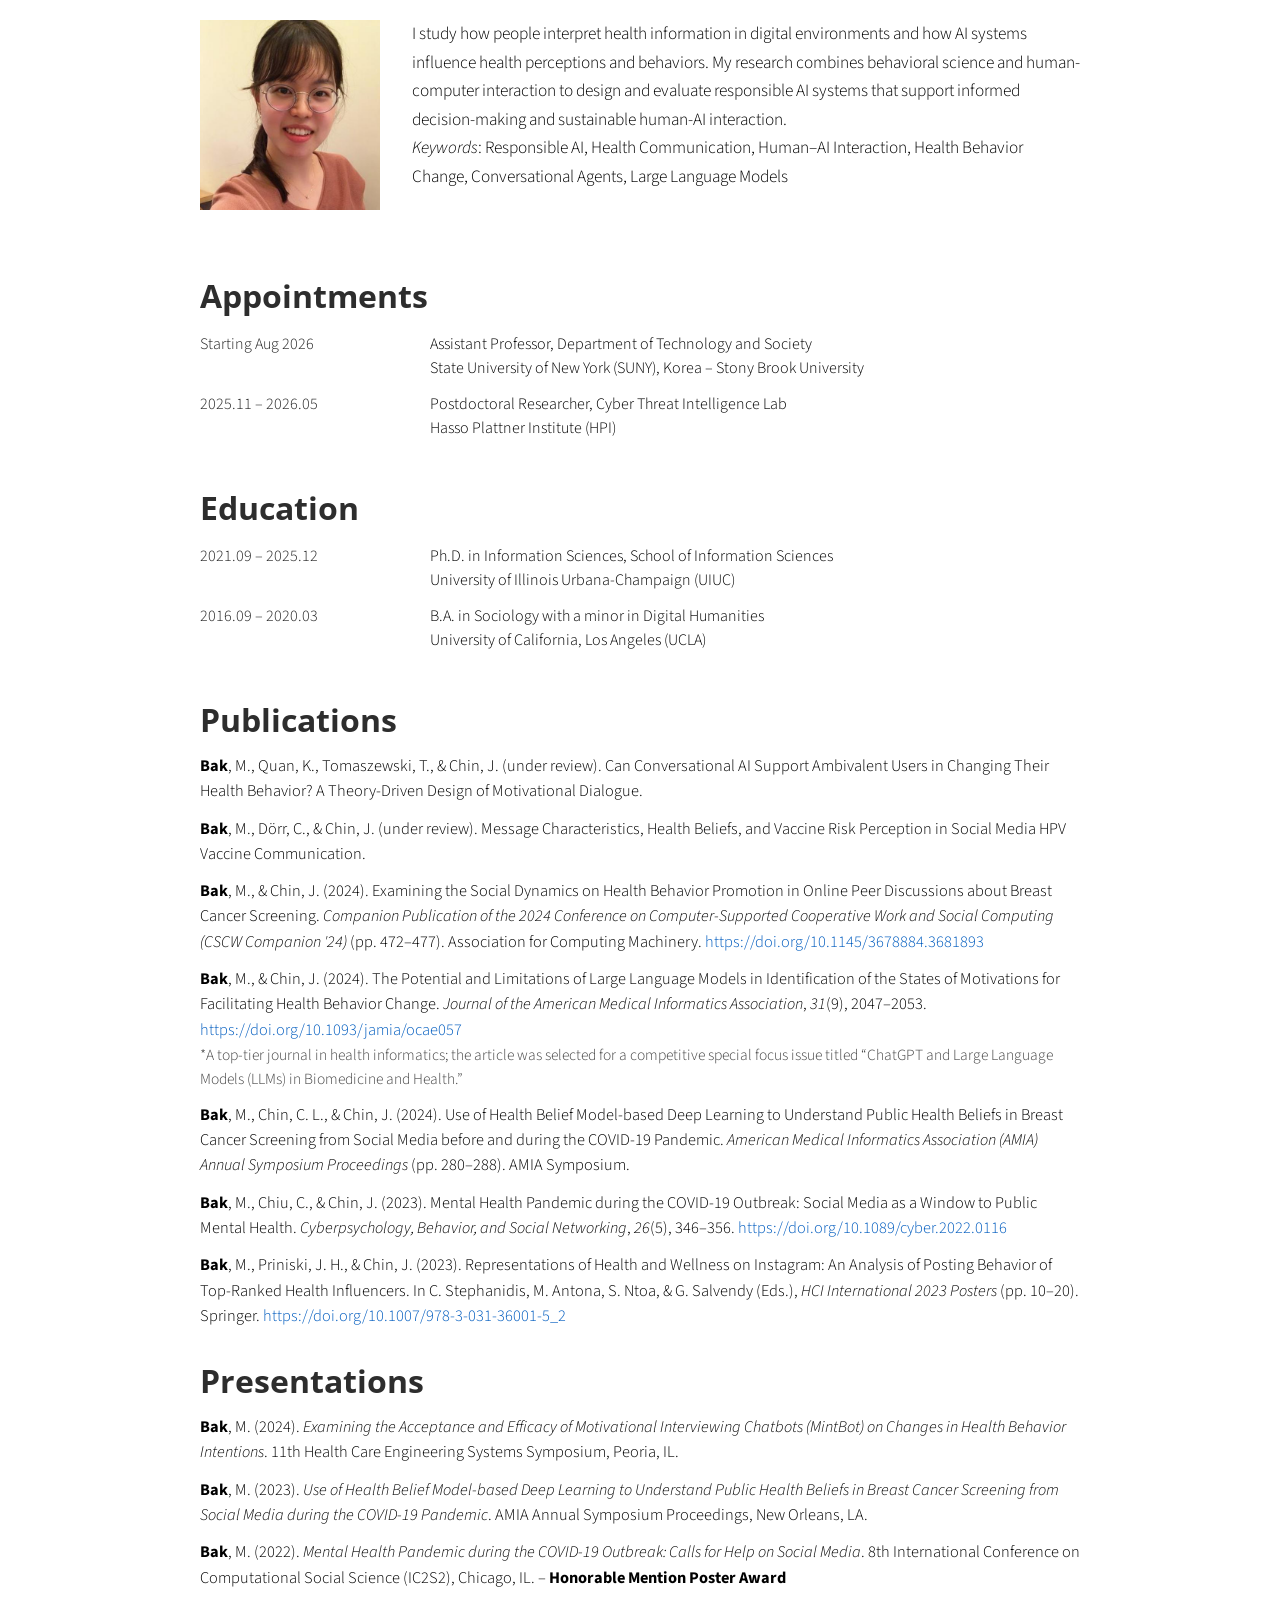
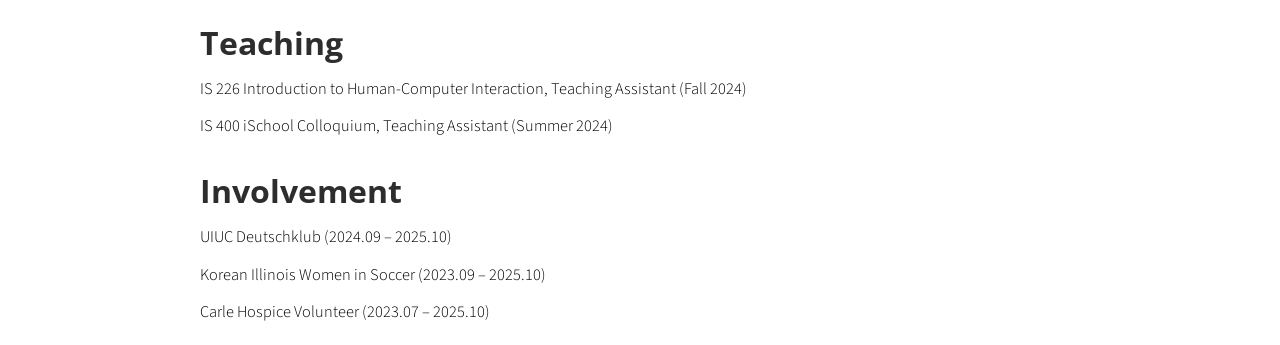
==== commit 9eaeef99: "Update index.html" ====
--- a/index.html
+++ b/index.html
@@ -7,9 +7,9 @@
   <link href="css/frame.css" media="screen" rel="stylesheet" type="text/css" />
   <link href="css/controls.css" media="screen" rel="stylesheet" type="text/css" />
   <link href="css/custom.css" media="screen" rel="stylesheet" type="text/css" />
-  <link href="https://fonts.googleapis.com/css?family=Open+Sans:400,700" rel="stylesheet" type="text/css">
+  <link href="https://fonts.googleapis.com/css?family=Open+Sans:400,600,700" rel="stylesheet" type="text/css">
   <link href="https://fonts.googleapis.com/css?family=Open+Sans+Condensed:300,700" rel="stylesheet" type="text/css">
-  <link href="https://fonts.googleapis.com/css?family=Source+Sans+Pro:400,700" rel="stylesheet">
+  <link href="https://fonts.googleapis.com/css?family=Source+Sans+Pro:400,600,700" rel="stylesheet">
   <script src="https://ajax.googleapis.com/ajax/libs/jquery/3.3.1/jquery.min.js"></script>
   <script src="js/menu.js"></script>
 
@@ -20,48 +20,70 @@
       font-weight: 700 !important;
     }
 
+    .content-table {
+      max-width: 980px;
+      margin: 0 auto;
+    }
+
     .profile-row {
-      display: flex;
-      align-items: flex-start;
-      gap: 28px;
-      margin-bottom: 28px;
+      display: grid;
+      grid-template-columns: 180px 1fr;
+      column-gap: 32px;
+      align-items: stretch;
+      margin-bottom: 34px;
     }
 
     .profile-image {
       width: 180px;
-      min-width: 180px;
+      height: 100%;
+      min-height: 190px;
+      overflow: hidden;
     }
 
     .profile-image img {
       width: 100%;
-      height: auto;
+      height: 100%;
+      object-fit: cover;
       display: block;
     }
 
     .profile-text {
-      flex: 1;
+      display: flex;
+      flex-direction: column;
+      justify-content: flex-start;
+    }
+
+    .profile-text p {
+      margin: 0;
+      line-height: 1.65;
+      font-size: 1.08em;
     }
 
     .section-title {
-      margin-top: 26px;
+      margin-top: 28px;
       margin-bottom: 10px;
+      font-size: 2em;
+      font-weight: 700;
+      color: #2d2d2d;
     }
 
     .cv-table {
       width: 100%;
       border-collapse: collapse;
-      margin-bottom: 10px;
+      margin-bottom: 6px;
     }
 
     .cv-table td {
       vertical-align: top;
-      padding: 2px 0 8px 0;
+      padding: 2px 0 10px 0;
+      line-height: 1.5;
     }
 
     .cv-date {
-      width: 220px;
+      width: 230px;
       white-space: nowrap;
-      padding-right: 24px;
+      padding-right: 26px;
+      color: #222;
     }
 
     .entry-list {
@@ -71,7 +93,8 @@
     }
 
     .entry {
-      line-height: 1.5;
+      line-height: 1.55;
+      font-size: 1.02em;
     }
 
     .entry p {
@@ -81,6 +104,44 @@
     .note {
       margin-top: 4px;
       font-size: 0.95em;
+      color: #444;
+    }
+
+    .keywords {
+      margin-top: 18px;
+    }
+
+    .keywords i {
+      font-style: italic;
+    }
+
+    a {
+      word-break: break-word;
+    }
+
+    @media screen and (max-width: 700px) {
+      .profile-row {
+        grid-template-columns: 1fr;
+        row-gap: 20px;
+      }
+
+      .profile-image {
+        width: 180px;
+        min-height: auto;
+      }
+
+      .cv-table,
+      .cv-table tbody,
+      .cv-table tr,
+      .cv-table td {
+        display: block;
+        width: 100%;
+      }
+
+      .cv-date {
+        padding-right: 0;
+        margin-bottom: 2px;
+      }
     }
   </style>
 </head>
@@ -95,13 +156,15 @@
         <!-- Profile -->
         <div class="profile-row">
           <div class="profile-image">
-            <img src="img/profile_img.jpg" alt="Michelle Bak">
+            <img src="img/profile_img.jpg" alt="Michelle Chaewon Bak">
           </div>
 
           <div class="profile-text">
-            <p class="text">
+            <p>
               I study how people interpret health information in digital environments and how AI systems influence health perceptions and behaviors. My research combines behavioral science and human-computer interaction to design and evaluate responsible AI systems that support informed decision-making and sustainable human-AI interaction.
-              <br><br>
+            </p>
+
+            <p class="keywords">
               <i>Keywords</i>: Responsible AI, Health Communication, Human–AI Interaction, Health Behavior Change, Conversational Agents, Large Language Models
             </p>
           </div>
@@ -111,14 +174,14 @@
         <h2 class="section-title">Appointments</h2>
         <table class="cv-table">
           <tr>
-            <td class="cv-date">2026.08 (Expected)</td>
+            <td class="cv-date">Starting Aug 2026</td>
             <td>
               Assistant Professor, Department of Technology and Society<br>
               State University of New York (SUNY), Korea – Stony Brook University
             </td>
           </tr>
           <tr>
-            <td class="cv-date">2025.11 - 2026.05</td>
+            <td class="cv-date">2025.11 – 2026.05</td>
             <td>
               Postdoctoral Researcher, Cyber Threat Intelligence Lab<br>
               Hasso Plattner Institute (HPI)
@@ -130,14 +193,14 @@
         <h2 class="section-title">Education</h2>
         <table class="cv-table">
           <tr>
-            <td class="cv-date">2021.09 - 2025.12</td>
+            <td class="cv-date">2021.09 – 2025.12</td>
             <td>
               Ph.D. in Information Sciences, School of Information Sciences<br>
               University of Illinois Urbana-Champaign (UIUC)
             </td>
           </tr>
           <tr>
-            <td class="cv-date">2016.09 - 2020.03</td>
+            <td class="cv-date">2016.09 – 2020.03</td>
             <td>
               B.A. in Sociology with a minor in Digital Humanities<br>
               University of California, Los Angeles (UCLA)
@@ -162,7 +225,7 @@
           </div>
 
           <div class="entry">
-            <p><b>Bak</b>, M., & Chin, J. (2024). The Potential and Limitations of Large Language Models in Identification of the States of Motivations for Facilitating Health Behavior Change. <i>Journal of the American Medical Informatics Association</i>, <i>31</i>(9), 2047-2053. <a href="https://doi.org/10.1093/jamia/ocae057">https://doi.org/10.1093/jamia/ocae057</a></p>
+            <p><b>Bak</b>, M., & Chin, J. (2024). The Potential and Limitations of Large Language Models in Identification of the States of Motivations for Facilitating Health Behavior Change. <i>Journal of the American Medical Informatics Association</i>, <i>31</i>(9), 2047–2053. <a href="https://doi.org/10.1093/jamia/ocae057">https://doi.org/10.1093/jamia/ocae057</a></p>
             <p class="note">*A top-tier journal in health informatics; the article was selected for a competitive special focus issue titled “ChatGPT and Large Language Models (LLMs) in Biomedicine and Health.”</p>
           </div>
 
@@ -209,13 +272,13 @@
         <h2 class="section-title">Involvement</h2>
         <div class="entry-list">
           <div class="entry">
-            <p>UIUC Deutschklub (2024.09 - 2025.10)</p>
-          </div>
-          <div class="entry">
-            <p>Korean Illinois Women in Soccer (2023.09 - 2025.10)</p>
-          </div>
-          <div class="entry">
-            <p>Carle Hospice Volunteer (2023.07 - 2025.10)</p>
+            <p>UIUC Deutschklub (2024.09 – 2025.10)</p>
+          </div>
+          <div class="entry">
+            <p>Korean Illinois Women in Soccer (2023.09 – 2025.10)</p>
+          </div>
+          <div class="entry">
+            <p>Carle Hospice Volunteer (2023.07 – 2025.10)</p>
           </div>
         </div>
 
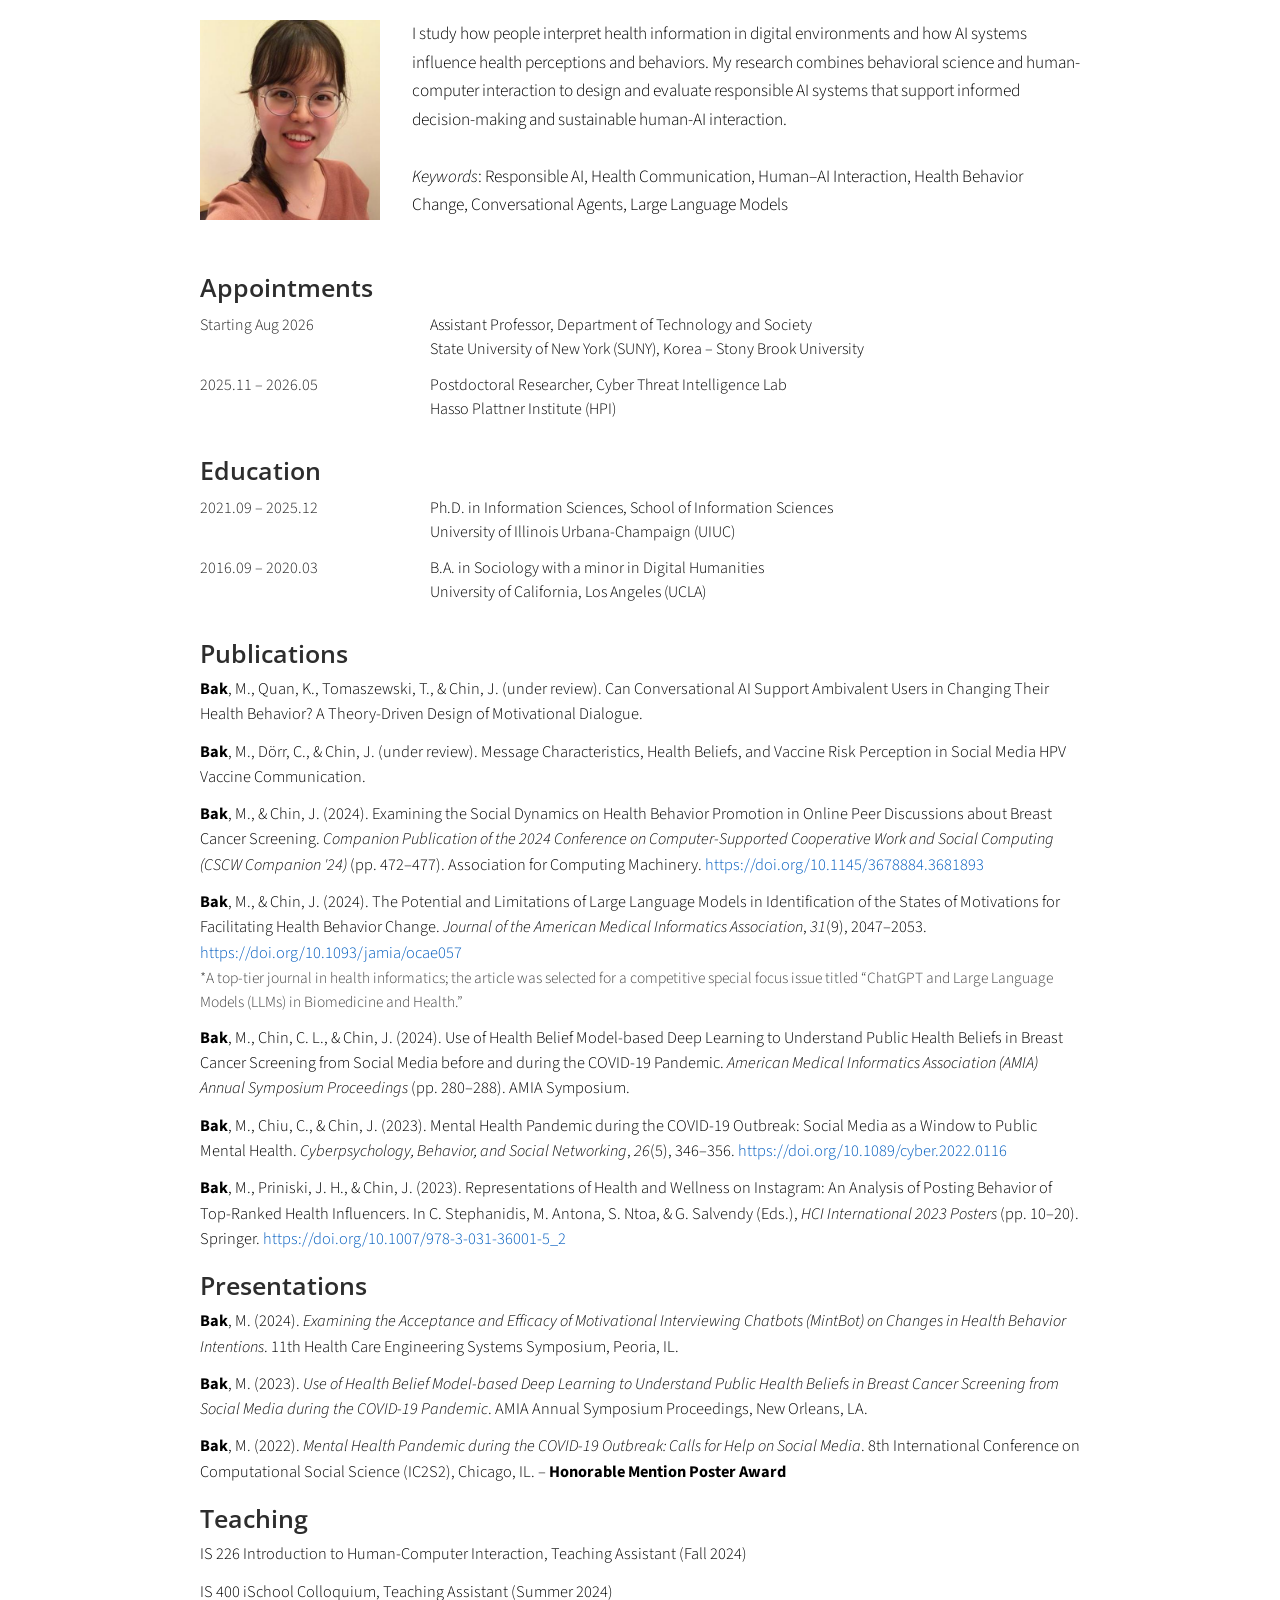
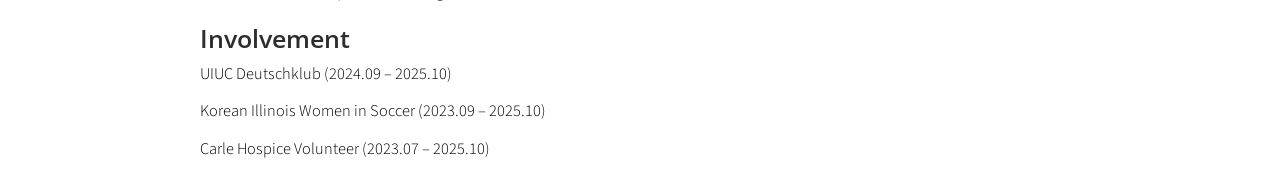
==== commit 3b293366: "Update index.html" ====
--- a/index.html
+++ b/index.html
@@ -60,10 +60,10 @@
     }
 
     .section-title {
-      margin-top: 28px;
-      margin-bottom: 10px;
-      font-size: 2em;
-      font-weight: 700;
+      margin-top: 15px;
+      margin-bottom: 5px;
+      font-size: 1.55em;
+      font-weight: 600;
       color: #2d2d2d;
     }
 
@@ -165,6 +165,7 @@
             </p>
 
             <p class="keywords">
+              <br>
               <i>Keywords</i>: Responsible AI, Health Communication, Human–AI Interaction, Health Behavior Change, Conversational Agents, Large Language Models
             </p>
           </div>
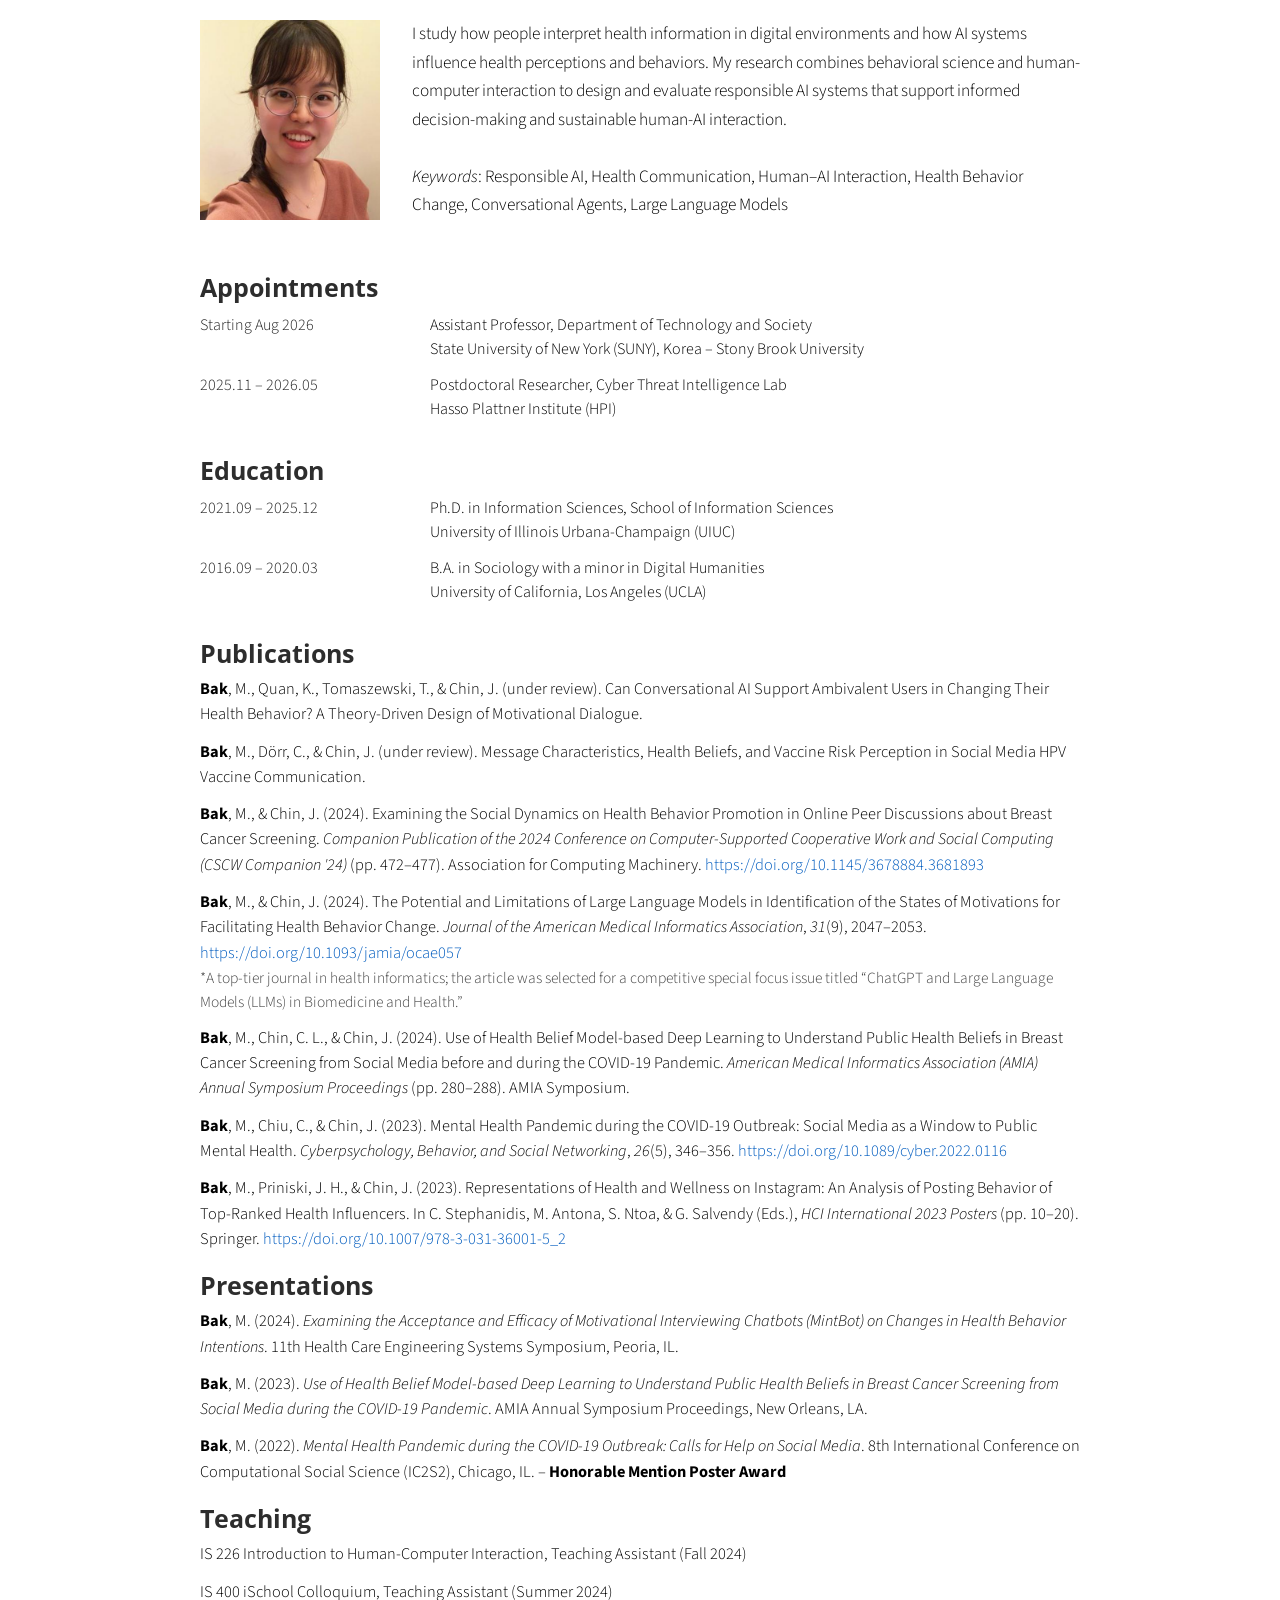
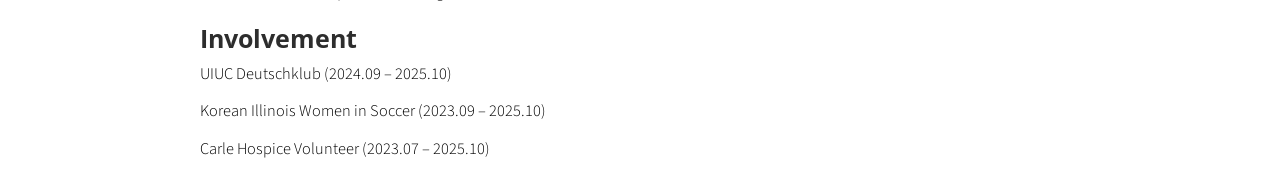
==== commit 921eba54: "Update index.html" ====
--- a/index.html
+++ b/index.html
@@ -63,7 +63,7 @@
       margin-top: 15px;
       margin-bottom: 5px;
       font-size: 1.55em;
-      font-weight: 600;
+      font-weight: 700;
       color: #2d2d2d;
     }
 
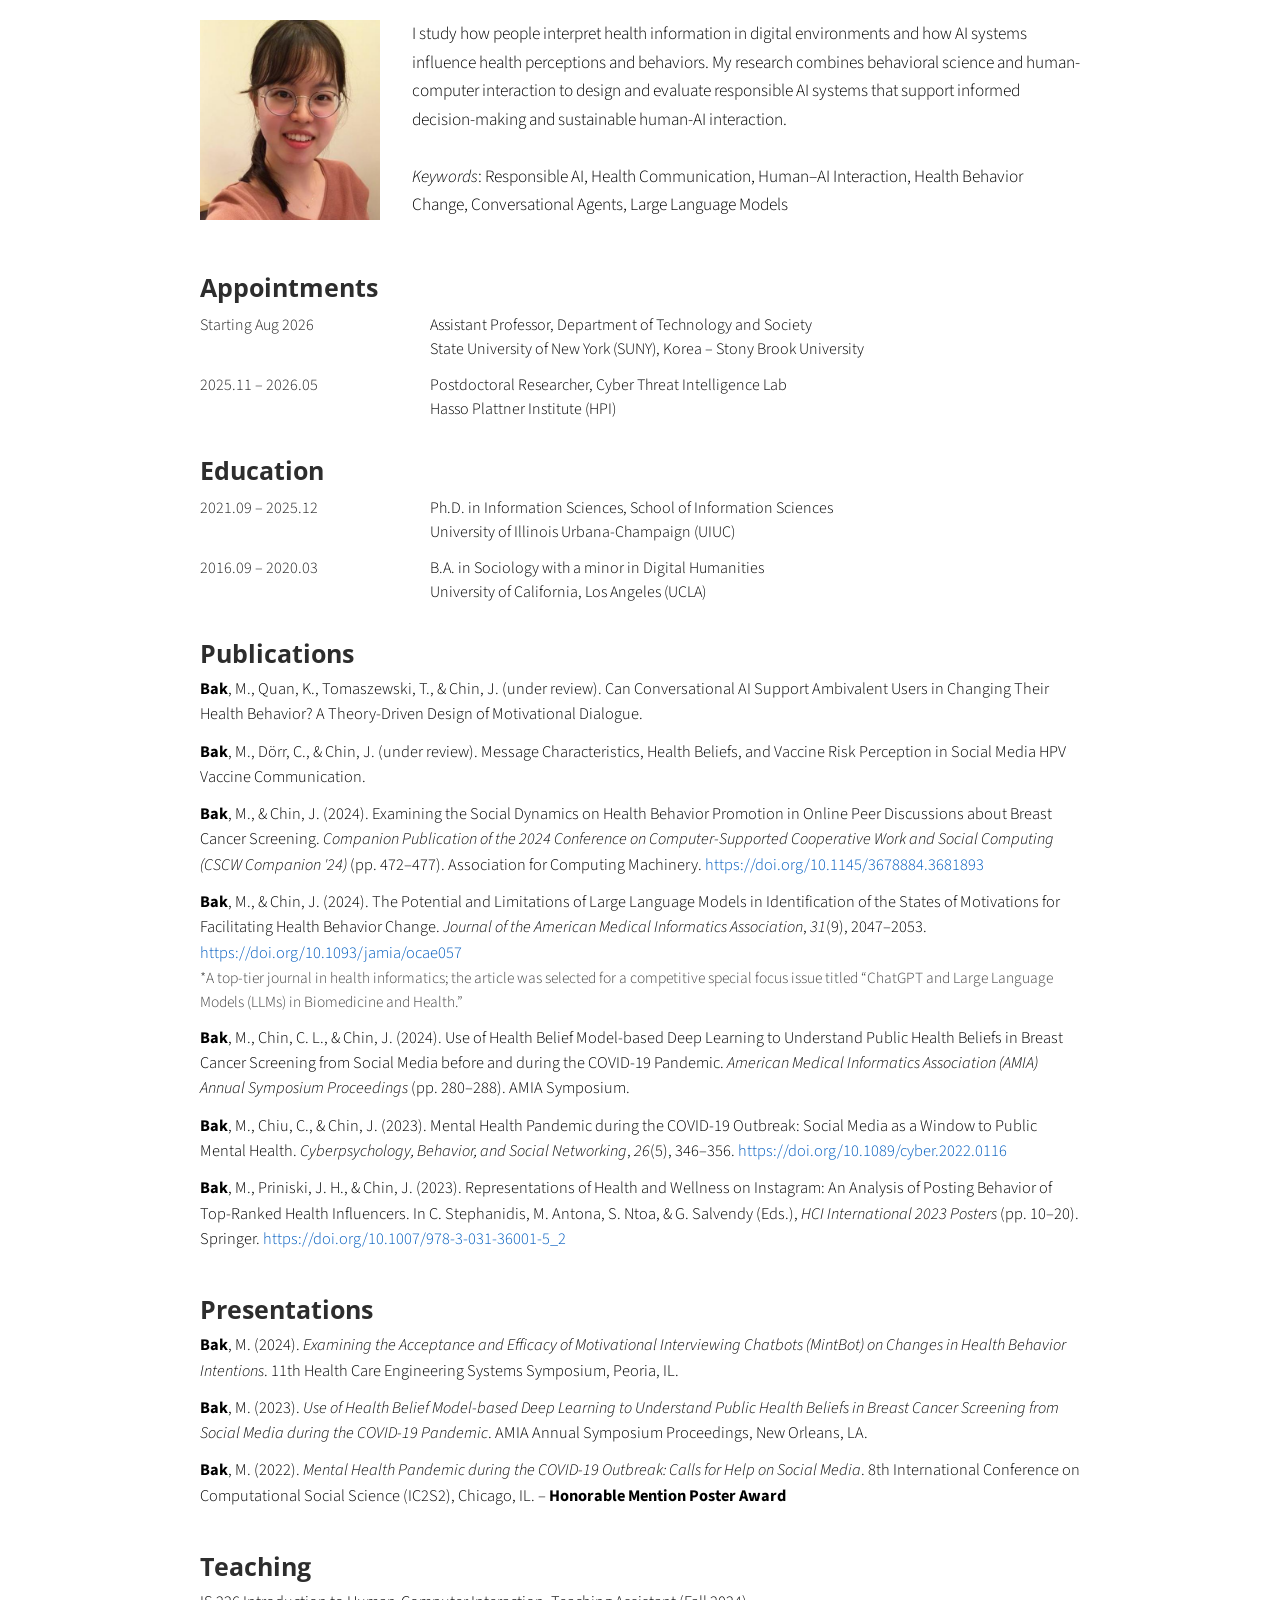
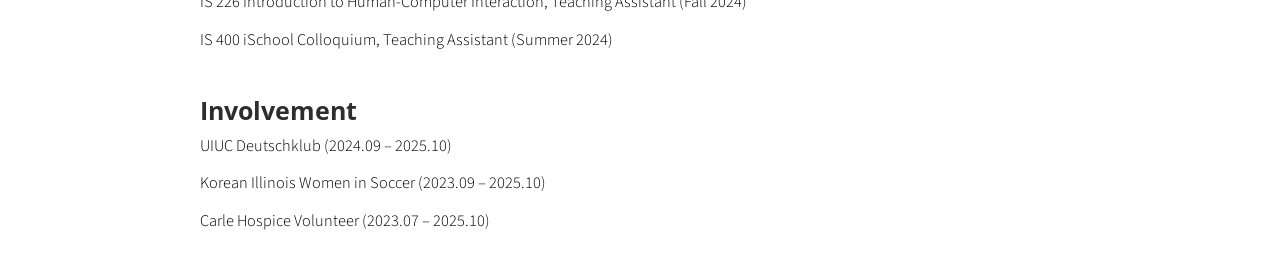
==== commit 082c4788: "Update index.html" ====
--- a/index.html
+++ b/index.html
@@ -245,6 +245,7 @@
         </div>
 
         <!-- Presentations -->
+        <br>
         <h2 class="section-title">Presentations</h2>
         <div class="entry-list">
           <div class="entry">
@@ -259,6 +260,7 @@
         </div>
 
         <!-- Teaching -->
+        <br>
         <h2 class="section-title">Teaching</h2>
         <div class="entry-list">
           <div class="entry">
@@ -270,6 +272,7 @@
         </div>
 
         <!-- Involvement -->
+        <br>
         <h2 class="section-title">Involvement</h2>
         <div class="entry-list">
           <div class="entry">
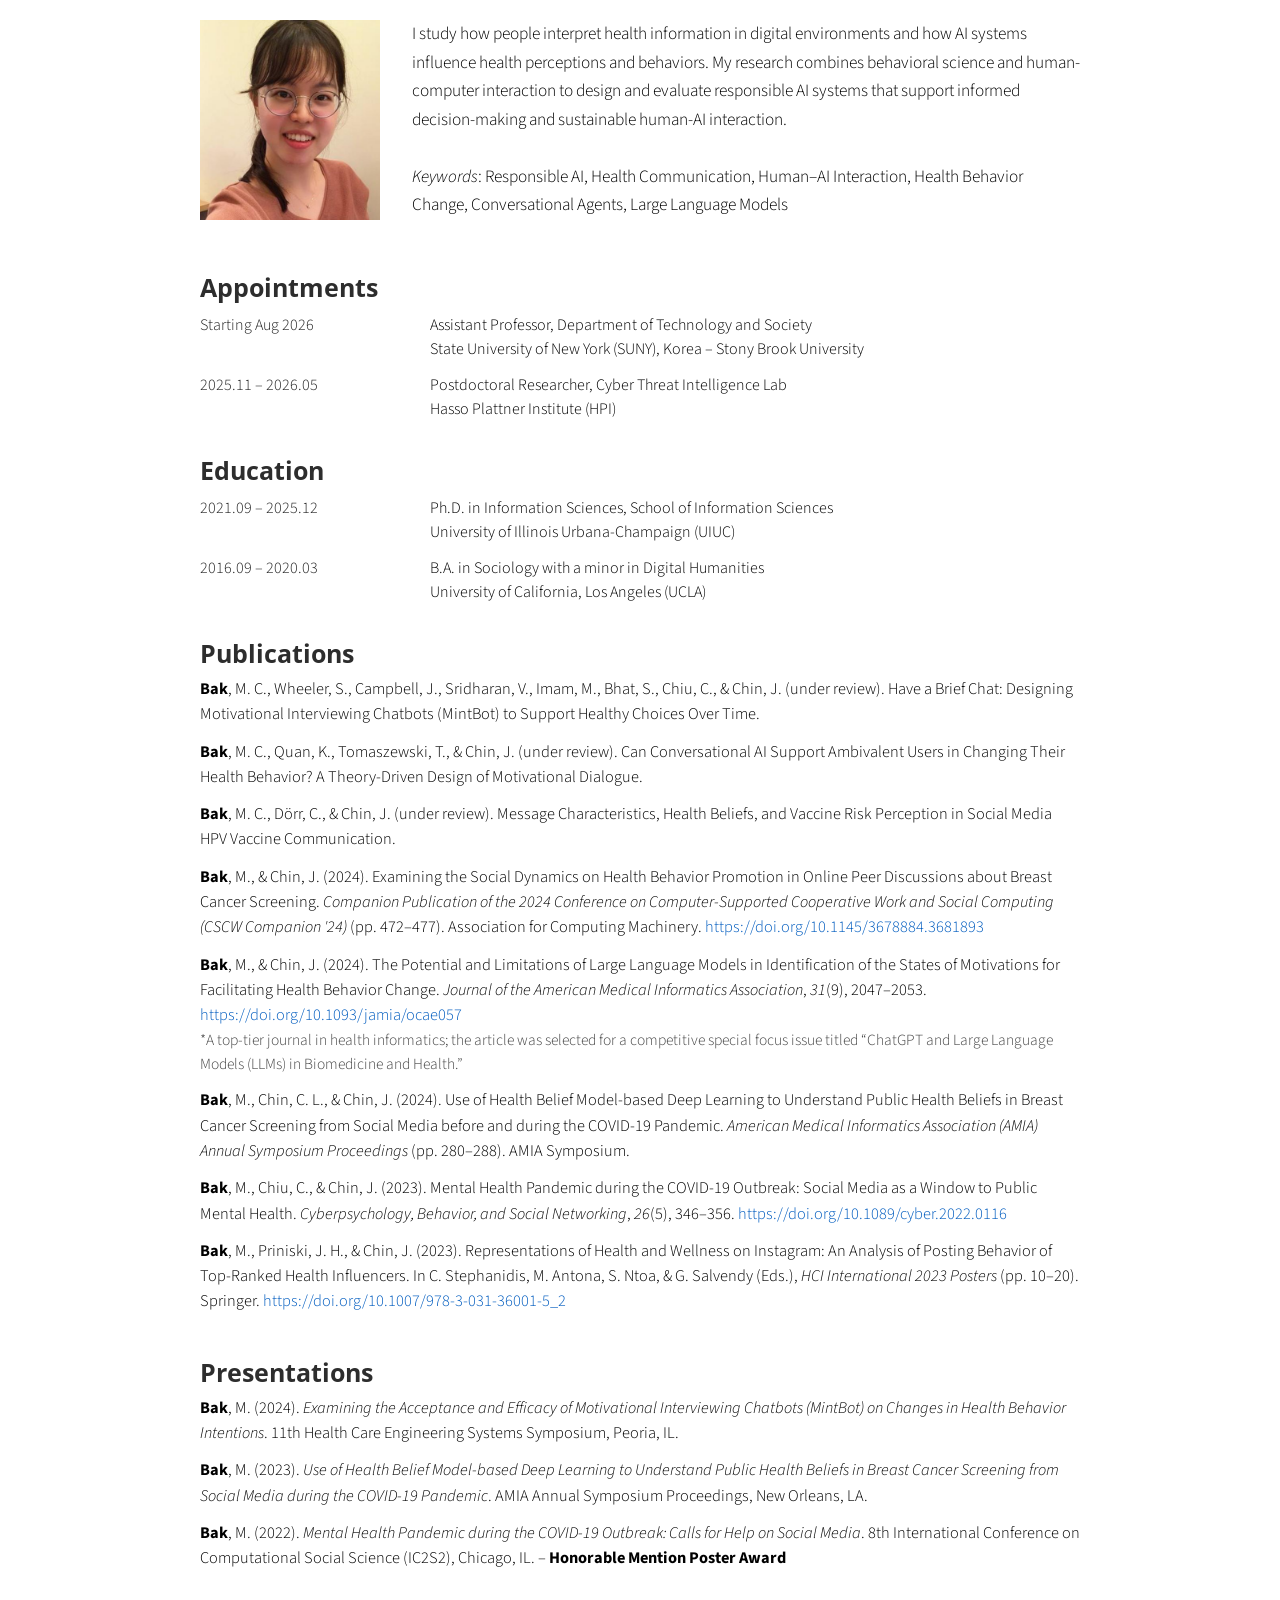
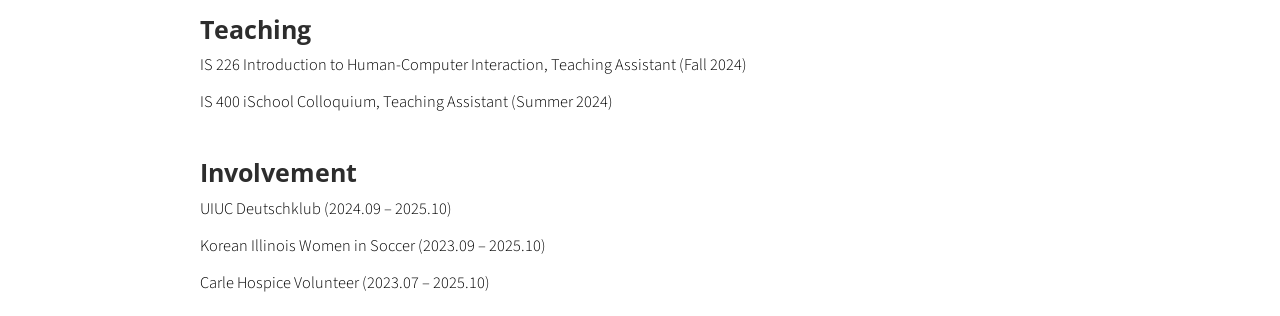
==== commit ba444203: "Update index.html" ====
--- a/index.html
+++ b/index.html
@@ -214,11 +214,15 @@
         <div class="entry-list">
 
           <div class="entry">
-            <p><b>Bak</b>, M., Quan, K., Tomaszewski, T., & Chin, J. (under review). Can Conversational AI Support Ambivalent Users in Changing Their Health Behavior? A Theory-Driven Design of Motivational Dialogue.</p>
-          </div>
-
-          <div class="entry">
-            <p><b>Bak</b>, M., Dörr, C., & Chin, J. (under review). Message Characteristics, Health Beliefs, and Vaccine Risk Perception in Social Media HPV Vaccine Communication.</p>
+            <p><b>Bak</b>, M. C., Wheeler, S., Campbell, J., Sridharan, V., Imam, M., Bhat, S., Chiu, C., & Chin, J. (under review). Have a Brief Chat: Designing Motivational Interviewing Chatbots (MintBot) to Support Healthy Choices Over Time.</p>
+          </div>
+      
+          <div class="entry">
+            <p><b>Bak</b>, M. C., Quan, K., Tomaszewski, T., & Chin, J. (under review). Can Conversational AI Support Ambivalent Users in Changing Their Health Behavior? A Theory-Driven Design of Motivational Dialogue.</p>
+          </div>
+
+          <div class="entry">
+            <p><b>Bak</b>, M. C., Dörr, C., & Chin, J. (under review). Message Characteristics, Health Beliefs, and Vaccine Risk Perception in Social Media HPV Vaccine Communication.</p>
           </div>
 
           <div class="entry">
